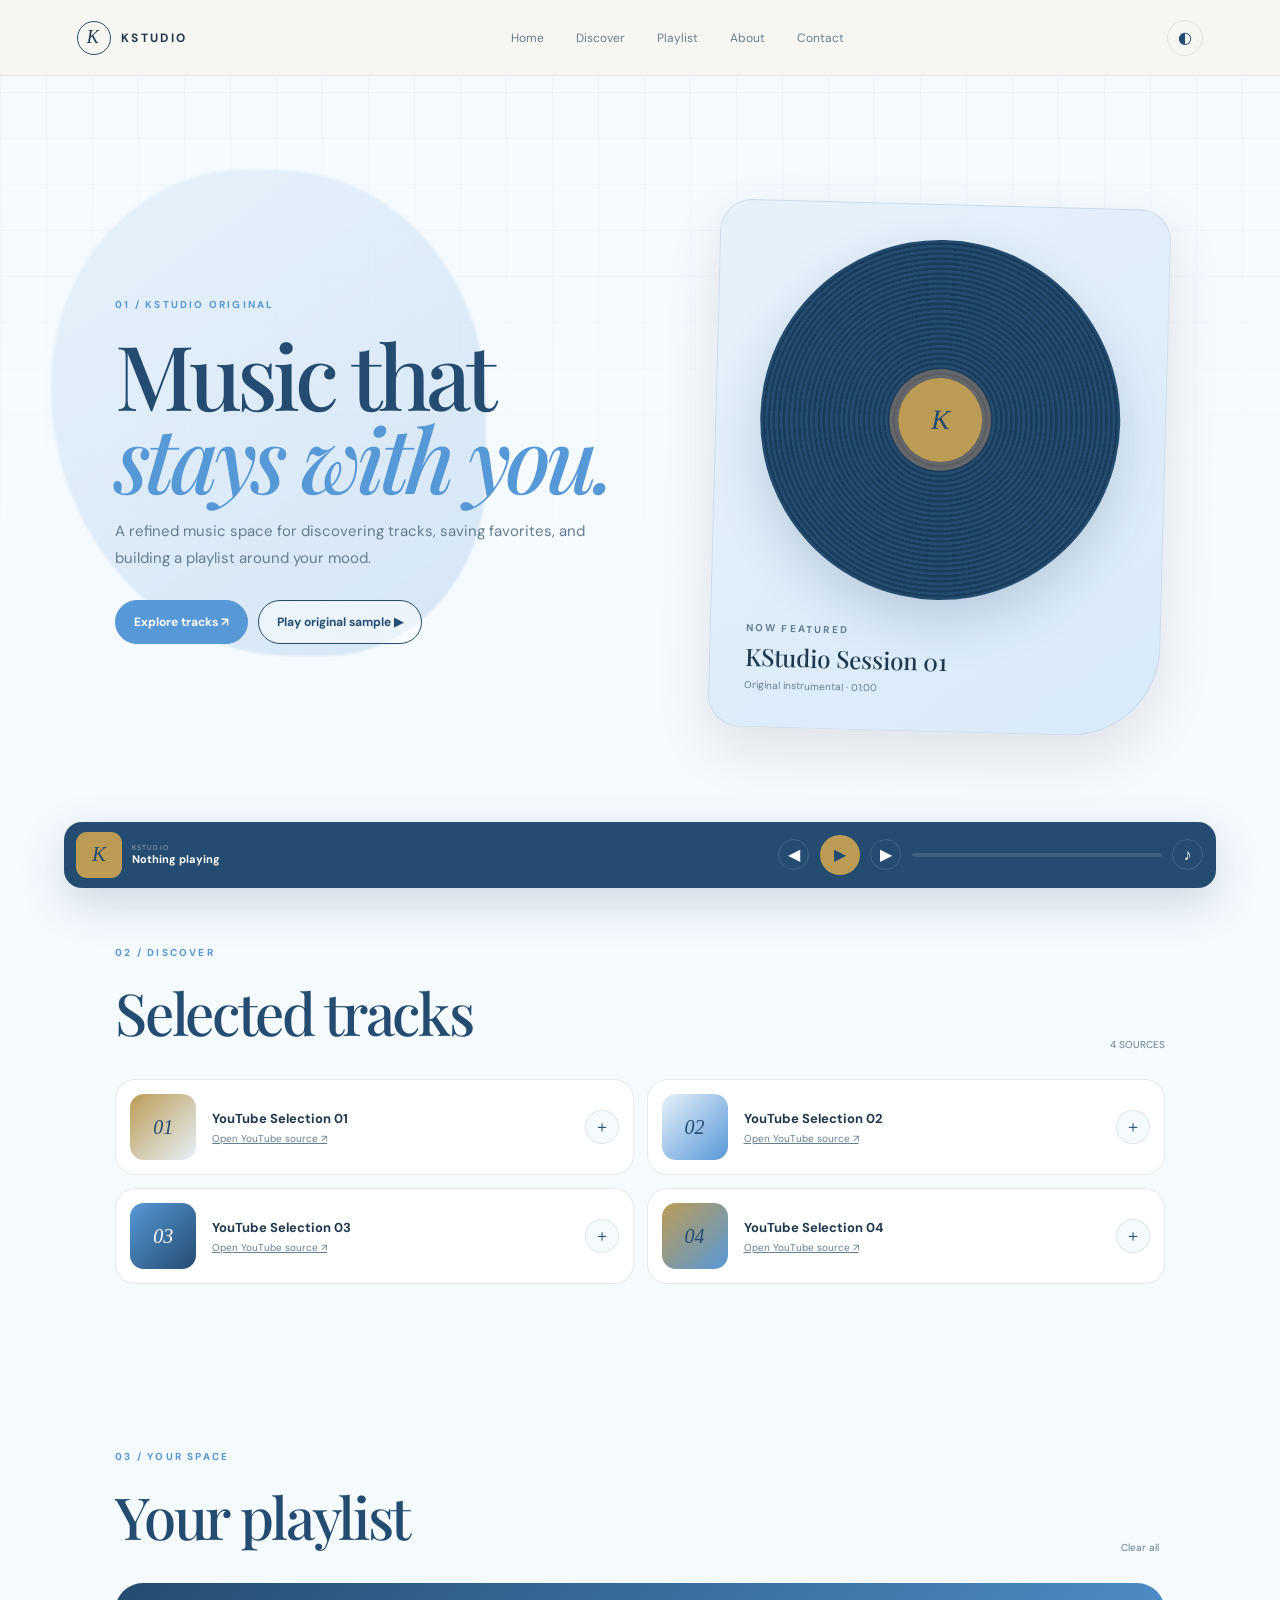
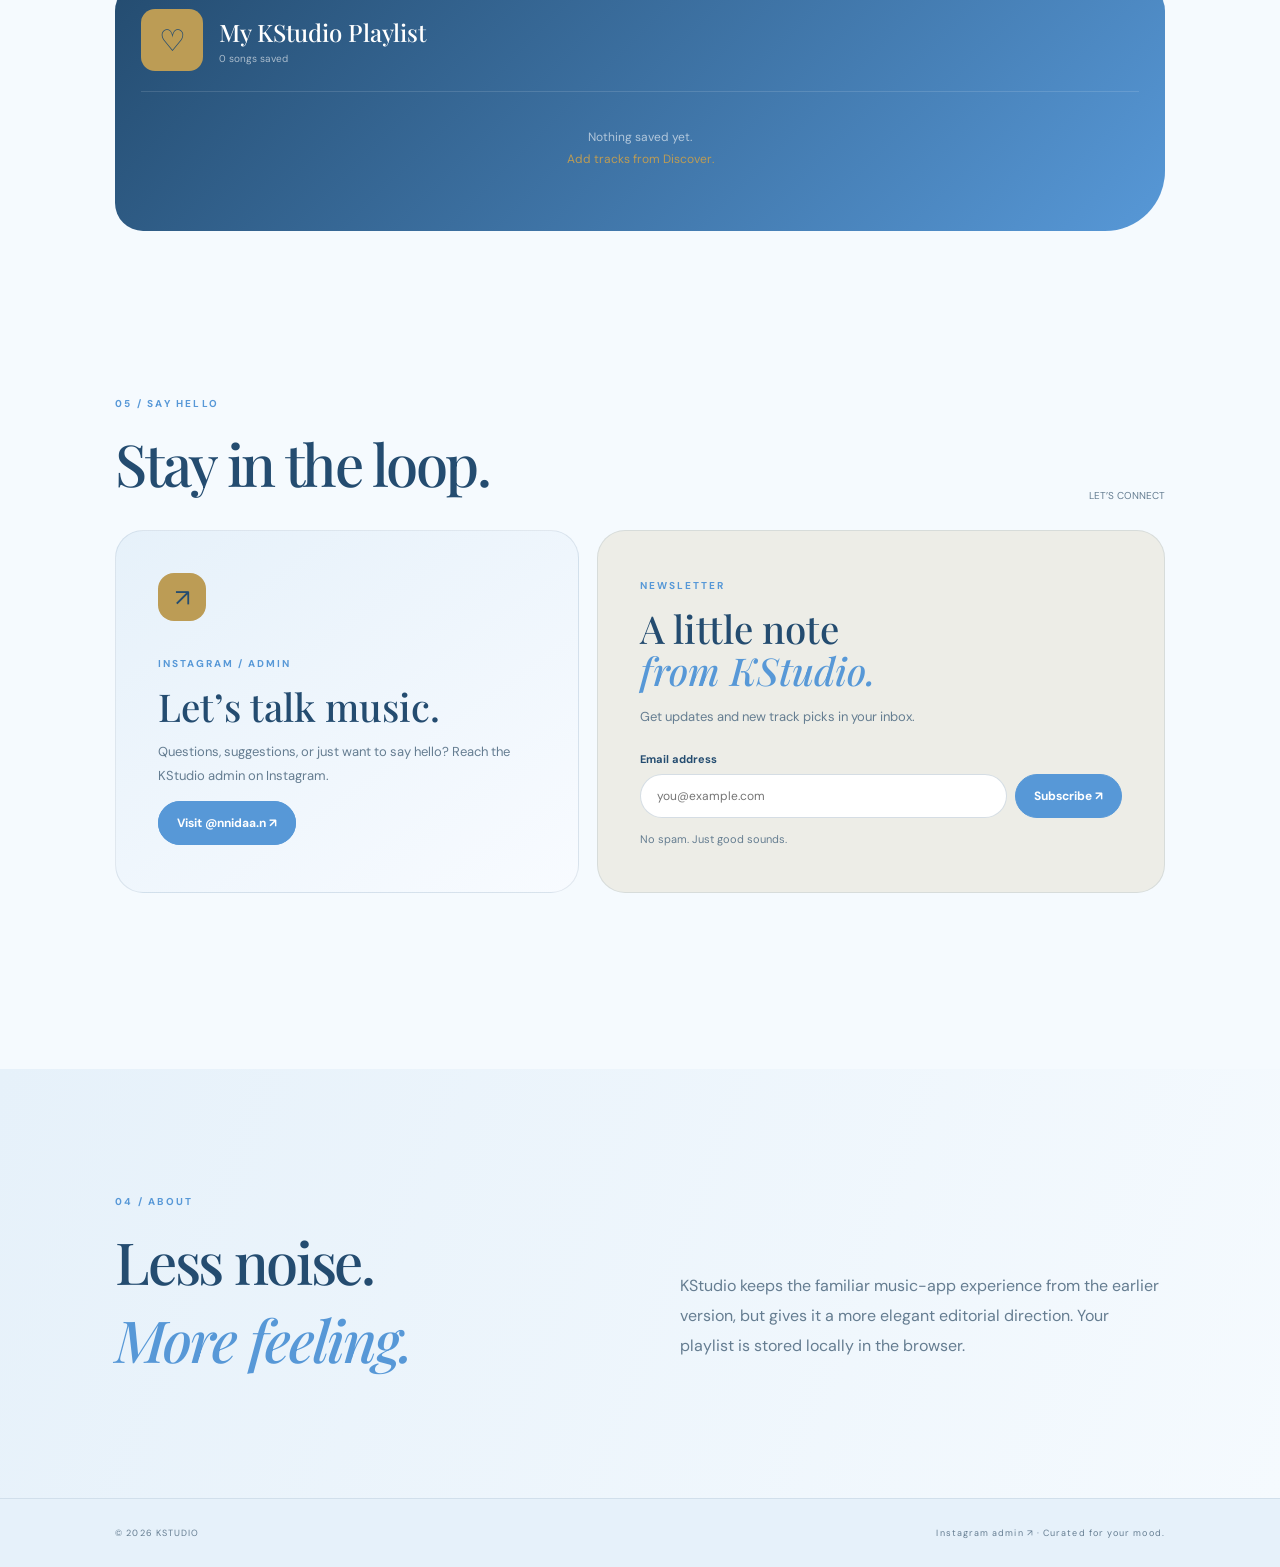
==== index.html @ cefd53b3 "Add files via upload" ====
<!doctype html><html lang="id"><head><meta charset="utf-8"><meta name="viewport" content="width=device-width,initial-scale=1"><meta name="theme-color" content="#5798D7">
<meta name="description" content="Discover tracks, save your favorites, and build a playlist around your mood with KStudio — a refined music space.">
<link rel="canonical" href="https://khansanidapma.github.io/kstudio/">
<meta property="og:type" content="website">
<meta property="og:site_name" content="KStudio">
<meta property="og:title" content="KSTUDIO — Curated Music">
<meta property="og:description" content="Less noise. More feeling. Discover music and build a playlist around your mood.">
<meta property="og:url" content="https://khansanidapma.github.io/kstudio/">
<meta property="og:image" content="https://khansanidapma.github.io/kstudio/assets/og-kstudio.png">
<meta property="og:image:secure_url" content="https://khansanidapma.github.io/kstudio/assets/og-kstudio.png">
<meta property="og:image:type" content="image/png">
<meta property="og:image:width" content="1200">
<meta property="og:image:height" content="630">
<meta property="og:image:alt" content="KStudio — Curated Music, Less noise. More feeling.">
<meta name="twitter:card" content="summary_large_image">
<meta name="twitter:title" content="KSTUDIO — Curated Music">
<meta name="twitter:description" content="Less noise. More feeling. Discover music and build a playlist around your mood.">
<meta name="twitter:image" content="https://khansanidapma.github.io/kstudio/assets/og-kstudio.png">
<title>KSTUDIO — Curated Music</title><link rel="icon" href="assets/favicon.svg"><link rel="stylesheet" href="style.css"></head><body>
<header><a class="logo" href="#home"><b>K</b><span>KSTUDIO</span></a><nav><a href="#home">Home</a><a href="#discover">Discover</a><a href="#playlist">Playlist</a><a href="#about">About</a><a href="#contact">Contact</a></nav><button id="theme" class="round">◐</button></header>
<main>
<section id="home" class="hero"><div><small>01 / KSTUDIO ORIGINAL</small><h1>Music that<br><i>stays with you.</i></h1><p>A refined music space for discovering tracks, saving favorites, and building a playlist around your mood.</p><div class="actions"><a class="btn dark" href="#discover">Explore tracks ↗</a><button class="btn" id="sample">Play original sample ▶</button></div></div><div class="hero-art"><div class="vinyl"><span>K</span></div><div class="caption"><small>NOW FEATURED</small><strong>KStudio Session 01</strong><em>Original instrumental · 01:00</em></div></div></section>
<section id="discover" class="section"><div class="heading"><div><small>02 / DISCOVER</small><h2>Selected tracks</h2></div><span>4 SOURCES</span></div><div id="tracks" class="tracks"></div></section>
<section id="playlist" class="section"><div class="heading"><div><small>03 / YOUR SPACE</small><h2>Your playlist</h2></div><button id="clear">Clear all</button></div><div class="playlist"><div class="playlist-head"><div class="heart">♡</div><div><h3>My KStudio Playlist</h3><p id="meta">0 songs saved</p></div></div><div id="list"></div><div id="empty">Nothing saved yet.<br><span>Add tracks from Discover.</span></div></div></section>
<section id="contact" class="contact section"><div class="heading"><div><small>05 / SAY HELLO</small><h2>Stay in the loop.</h2></div><span>LET’S CONNECT</span></div><div class="contact-grid"><div class="contact-card"><span class="contact-icon">↗</span><small>INSTAGRAM / ADMIN</small><h3>Let’s talk music.</h3><p>Questions, suggestions, or just want to say hello? Reach the KStudio admin on Instagram.</p><a class="btn dark" href="https://www.instagram.com/nnidaa.n/" target="_blank" rel="noopener noreferrer">Visit @nnidaa.n ↗</a></div><form id="newsletterForm" class="newsletter-card"><small>NEWSLETTER</small><h3>A little note<br><i>from KStudio.</i></h3><p>Get updates and new track picks in your inbox.</p><label for="emailInput">Email address</label><div class="email-row"><input id="emailInput" type="email" placeholder="you@example.com" required><button class="btn dark" type="submit">Subscribe ↗</button></div><p id="formMessage" class="form-message" role="status" aria-live="polite">No spam. Just good sounds.</p></form></div></section>
<section class="player"><div class="art">K</div><div class="now"><small id="source">KSTUDIO</small><strong id="title">Nothing playing</strong></div><button id="prev">◀</button><button id="play" class="play">▶</button><button id="next">▶</button><div class="bar"><i id="progress"></i></div><button id="mute">♪</button><audio id="audio" src="assets/kstudio-sample.wav" preload="metadata"></audio></section>
<section id="about" class="about"><div><small>04 / ABOUT</small><h2>Less noise.<br><i>More feeling.</i></h2></div><p>KStudio keeps the familiar music-app experience from the earlier version, but gives it a more elegant editorial direction. Your playlist is stored locally in the browser.</p></section>
</main><footer><span>© 2026 KSTUDIO</span><span><a href="https://www.instagram.com/nnidaa.n/" target="_blank" rel="noopener noreferrer">Instagram admin ↗</a> · Curated for your mood.</span></footer><script src="script.js"></script></body></html>
---- style.css ----
@import url("https://fonts.googleapis.com/css2?family=DM+Sans:wght@400;500;600;700&family=Playfair+Display:ital,wght@0,500;0,600;1,500;1,600&display=swap");
:root{--pearl:#E6F1FA;--apricot:#BC9C55;--cotton:#BC9C55;--brown:#5798D7;--cherry:#244C70;--paper:#F5FAFE;--ink:#20384D;--muted:#657D91;--line:#244C701c;--lime:#BC9C55;--sky:#5798D7}*{box-sizing:border-box}html{scroll-behavior:smooth}body{margin:0;background:var(--paper);color:var(--ink);font-family:"DM Sans",sans-serif}body:before{content:"";position:fixed;inset:0;pointer-events:none;opacity:.3;background:linear-gradient(var(--line) 1px,transparent 1px),linear-gradient(90deg,var(--line) 1px,transparent 1px);background-size:46px 46px;mask-image:linear-gradient(#000,transparent 75%);z-index:-1}a{color:inherit;text-decoration:none}button{font:inherit;cursor:pointer}header{height:76px;position:sticky;top:0;z-index:20;display:flex;align-items:center;justify-content:space-between;padding:0 clamp(20px,6vw,90px);background:#f8f5f0dd;backdrop-filter:blur(18px);border-bottom:1px solid var(--line)}.logo{display:flex;gap:10px;align-items:center;font-size:12px;font-weight:700;letter-spacing:.18em}.logo b{width:34px;height:34px;border:1px solid var(--cherry);border-radius:50%;display:grid;place-items:center;font:italic 18px Georgia}.logo span{letter-spacing:.2em}nav{display:flex;gap:32px;font-size:12px;color:var(--muted)}nav a:hover{color:var(--cherry)}.round{width:36px;height:36px;border:1px solid var(--line);background:none;border-radius:50%;color:var(--cherry)}.hero{min-height:680px;padding:clamp(70px,10vw,135px) clamp(20px,9vw,130px);display:grid;grid-template-columns:1.08fr .92fr;gap:70px;align-items:center}.hero small,.section small,.about small{font-size:10px;letter-spacing:.22em;font-weight:700;color:var(--brown)}h1{font:500 clamp(54px,7vw,94px)/.92 "Playfair Display",Georgia,serif;letter-spacing:-.055em;color:var(--cherry);margin:20px 0}i{color:var(--brown)}.hero p{max-width:520px;color:var(--muted);line-height:1.8;font-size:15px}.actions{display:flex;gap:10px;flex-wrap:wrap;margin-top:28px}.btn{border:1px solid var(--cherry);background:transparent;color:var(--cherry);border-radius:999px;padding:13px 18px;font-size:12px;font-weight:700}.btn.dark{background:var(--cherry);color:white}.hero-art{background:var(--pearl);border:1px solid var(--line);border-radius:28px;padding:35px;box-shadow:0 22px 55px #2b10181a;transform:rotate(1.5deg)}.vinyl{width:min(360px,70vw);aspect-ratio:1;margin:auto;border-radius:50%;display:grid;place-items:center;background:repeating-radial-gradient(circle,#160b10 0 2px,#2b1018 3px 5px);box-shadow:0 22px 50px #2b101840}.vinyl span{width:84px;height:84px;border-radius:50%;display:grid;place-items:center;background:var(--apricot);color:var(--cherry);font:italic 28px Georgia;box-shadow:0 0 0 9px #e5a06b55}.caption{display:grid;gap:6px;margin-top:26px}.caption small{color:var(--muted)}.caption strong{font:500 24px "Playfair Display"}.caption em{font-size:10px;color:var(--muted);font-style:normal}.section{padding:80px clamp(20px,9vw,130px)}.heading{display:flex;align-items:end;justify-content:space-between;margin-bottom:28px}.heading h2,.about h2{font:500 clamp(38px,5vw,58px) "Playfair Display";color:var(--cherry);letter-spacing:-.04em;margin:12px 0 0}.heading>span,.heading button{font-size:10px;color:var(--muted);background:none;border:0}.tracks{display:grid;grid-template-columns:1fr 1fr;gap:13px}.track{display:grid;grid-template-columns:66px 1fr auto;align-items:center;gap:16px;padding:14px;background:white;border:1px solid var(--line);border-radius:18px;transition:.25s}.track:hover{transform:translateY(-3px);box-shadow:0 18px 40px #2b101814}.cover{width:66px;height:66px;border-radius:14px;display:grid;place-items:center;background:linear-gradient(135deg,var(--cotton),var(--apricot));font:italic 20px Georgia;color:var(--cherry)}.track:nth-child(2) .cover{background:linear-gradient(135deg,var(--pearl),var(--brown))}.track:nth-child(3) .cover{background:linear-gradient(135deg,var(--apricot),var(--cherry));color:white}.track:nth-child(4) .cover{background:linear-gradient(135deg,var(--cotton),var(--cherry));color:white}.track h3{font-size:13px;margin:0 0 5px}.track p{font-size:10px;color:var(--muted);margin:0}.track p a{text-decoration:underline}.mini{width:34px;height:34px;border:1px solid var(--line);border-radius:50%;background:var(--paper);color:var(--cherry)}.mini:hover{background:var(--cherry);color:white}.playlist{background:var(--cherry);color:white;border-radius:25px;padding:26px;min-height:220px}.playlist-head{display:flex;gap:16px;align-items:center;padding-bottom:20px;border-bottom:1px solid #ffffff20}.heart{width:62px;height:62px;border-radius:14px;background:var(--apricot);color:var(--cherry);display:grid;place-items:center;font-size:30px}.playlist h3{font:500 24px "Playfair Display";margin:0 0 4px}.playlist p{margin:0;color:#ffffff99;font-size:10px}.item{display:flex;justify-content:space-between;align-items:center;padding:14px 2px;border-bottom:1px solid #ffffff14;font-size:12px}.item button{border:0;background:none;color:white;text-decoration:underline;font-size:10px}#empty{text-align:center;padding:35px;color:#ffffff99;font-size:12px;line-height:1.8}#empty span{color:var(--apricot)}.player{position:sticky;bottom:12px;z-index:15;margin:0 clamp(12px,5vw,72px);display:grid;grid-template-columns:46px minmax(120px,1fr) 32px 40px 32px minmax(80px,250px) 32px;gap:10px;align-items:center;padding:10px 12px;background:var(--cherry);color:white;border-radius:18px;box-shadow:0 15px 45px #2b101840}.art{width:46px;height:46px;border-radius:11px;background:var(--apricot);color:var(--cherry);display:grid;place-items:center;font:italic 21px Georgia}.now{min-width:0}.now small{display:block;font-size:7px;letter-spacing:.16em;color:#ffffff88}.now strong{display:block;font-size:11px;white-space:nowrap;overflow:hidden;text-overflow:ellipsis}.player button{border:1px solid #ffffff22;background:none;color:white;border-radius:50%;width:31px;height:31px}.player .play{width:40px;height:40px;background:var(--apricot);color:var(--cherry);border:0}.bar{height:4px;background:#ffffff1c;border-radius:10px;overflow:hidden}.bar i{display:block;height:100%;width:0;background:var(--apricot);transition:width .1s linear}.about{padding:120px clamp(20px,9vw,130px);display:grid;grid-template-columns:1fr 1fr;gap:80px;align-items:end}.about p{max-width:480px;color:var(--muted);line-height:1.9}footer{border-top:1px solid var(--line);display:flex;justify-content:space-between;padding:28px clamp(20px,9vw,130px);font-size:9px;letter-spacing:.12em;color:var(--muted)}
.darkmode{--paper:#160d10;--ink:#f6eee8;--muted:#b7a8a8;--line:#ffffff1c}.darkmode header{background:#160d10dd}.darkmode .track{background:#211519;color:#fff}.darkmode .btn:not(.dark){color:#fff}.darkmode .hero-art{background:#211519}
@media(max-width:800px){nav{display:none}.hero{grid-template-columns:1fr;min-height:auto}.tracks{grid-template-columns:1fr}.about{grid-template-columns:1fr;gap:30px}.player{grid-template-columns:42px 1fr 31px 40px 31px 31px}.bar{grid-column:1/-1}.hero-art{max-width:470px;width:100%;margin:auto}}
@media(max-width:480px){header{height:65px}.hero{padding-top:65px}.hero h1{font-size:51px}.hero-art{padding:20px}.vinyl{width:235px}.section{padding-top:60px;padding-bottom:60px}.track{grid-template-columns:52px 1fr auto;gap:10px}.cover{width:52px;height:52px}.track h3{font-size:12px}.player{margin:0 7px;gap:6px}.player .art{width:42px;height:42px}.player button{width:29px;height:29px}.player .play{width:37px;height:37px}footer{flex-direction:column;gap:8px}}
html,html *{cursor:default}a,button{cursor:pointer}html{cursor:url("assets/heart-cursor.svg") 8 8,auto}a,button{cursor:url("assets/heart-cursor.svg") 8 8,pointer}
/* Fresh blue + lime branding based on the supplied palette */
.hero{position:relative;isolation:isolate}
.hero:before{content:"";position:absolute;z-index:-1;left:4%;top:12%;width:34%;height:62%;border-radius:48% 52% 40% 60%;background:linear-gradient(145deg,#E6F1FA,#5798D733);filter:blur(1px)}
.hero-art{background:linear-gradient(145deg,#E6F1FA,#d9eafa);border-radius:32px 32px 90px 32px}
.vinyl{background:repeating-radial-gradient(circle,#193c5b 0 2px,#244c70 3px 5px);box-shadow:0 22px 50px #244c7030}
.vinyl span,.art,.heart{background:#BC9C55;color:#244c70}
.btn.dark{background:#5798D7;border-color:#5798D7}
.btn:not(.dark){background:#ffffff80}
.playlist{background:linear-gradient(135deg,#244c70,#5798d7);border-radius:28px 28px 60px 28px}
.track{border-radius:20px;background:#fff}
.track:nth-child(1) .cover{background:linear-gradient(135deg,#BC9C55,#E6F1FA)}
.track:nth-child(2) .cover{background:linear-gradient(135deg,#E6F1FA,#5798D7)}
.track:nth-child(3) .cover{background:linear-gradient(135deg,#5798D7,#244C70);color:white}
.track:nth-child(4) .cover{background:linear-gradient(135deg,#BC9C55,#5798D7);color:#244c70}
.player{background:#244c70;box-shadow:0 15px 45px #244c7030}
.player .play{background:#BC9C55;color:#244c70}
.bar i{background:#BC9C55}
.about{background:linear-gradient(110deg,#E6F1FA,#f5fafe)}
.contact{padding-top:80px;padding-bottom:110px}
.contact-grid{display:grid;grid-template-columns:.9fr 1.1fr;gap:18px}
.contact-card,.newsletter-card{border:1px solid var(--line);border-radius:28px;padding:clamp(24px,4vw,42px);background:#fff}
.contact-card{background:linear-gradient(145deg,#E6F1FA,#f8fbff)}
.contact-icon{display:grid;place-items:center;width:48px;height:48px;border-radius:16px;background:#BC9C55;color:#244c70;font-size:24px;margin-bottom:30px}
.contact-card small,.newsletter-card>small{font-size:10px;letter-spacing:.2em;font-weight:700;color:#5798D7}
.contact-card h3,.newsletter-card h3{font:500 clamp(28px,3vw,40px)/1.1 "Playfair Display",Georgia,serif;color:#244c70;margin:13px 0}
.contact-card p,.newsletter-card p{color:var(--muted);font-size:13px;line-height:1.8;max-width:420px;margin:12px 0 24px}
.newsletter-card{background:#BC9C5522}
.newsletter-card label{display:block;font-size:11px;font-weight:700;margin:22px 0 8px;color:#244c70}
.email-row{display:flex;gap:8px}
.email-row input{flex:1;min-width:0;border:1px solid #244c7030;border-radius:999px;padding:13px 16px;background:#fff;color:#20384d;font:inherit;font-size:12px}
.email-row button{white-space:nowrap}
.form-message{font-size:11px!important;margin:12px 0 0!important}
footer{background:#E6F1FA}
@media(max-width:800px){.contact-grid{grid-template-columns:1fr}.hero:before{width:70%;height:40%;top:8%}}
@media(max-width:480px){.contact{padding-left:20px;padding-right:20px}.email-row{flex-direction:column}.email-row .btn{width:100%}.contact-card,.newsletter-card{border-radius:22px}}
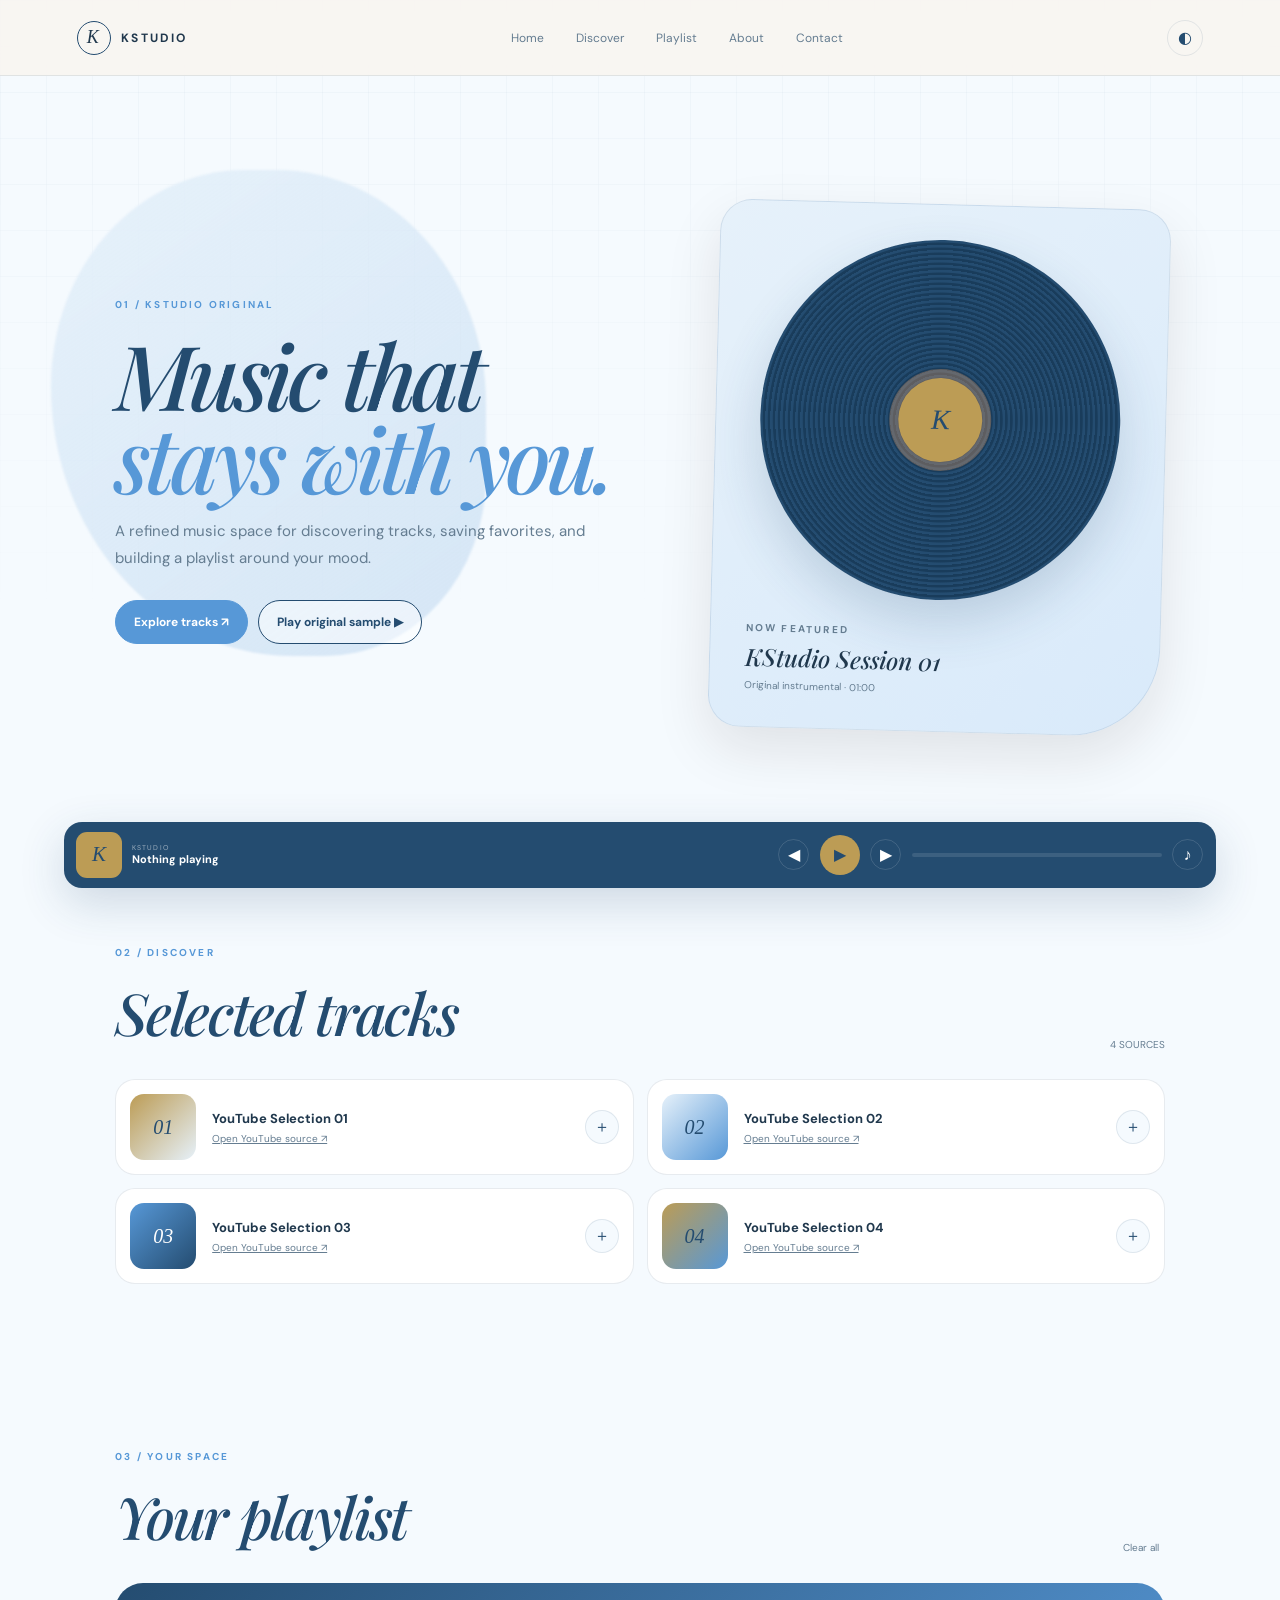
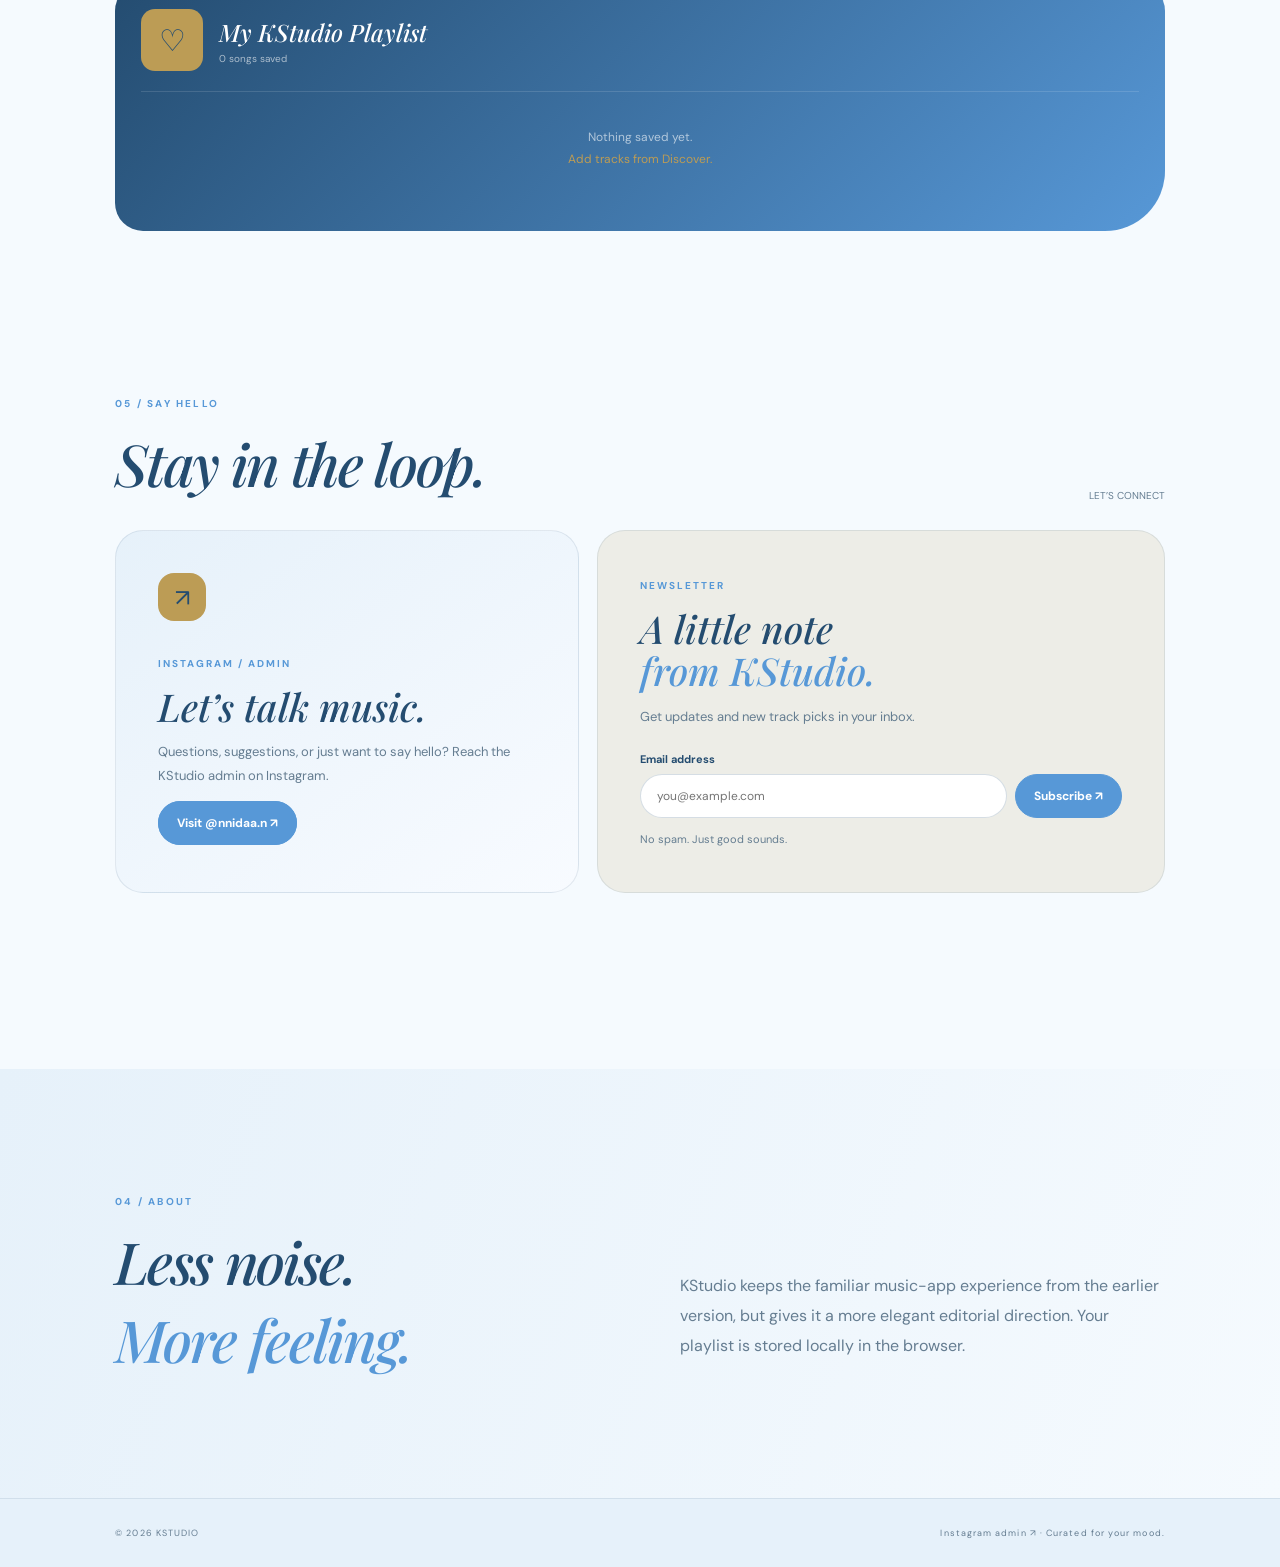
==== commit 345187a9: "Add files via upload" ====
--- a/index.html
+++ b/index.html
@@ -1,28 +1,236 @@
-<!doctype html><html lang="id"><head><meta charset="utf-8"><meta name="viewport" content="width=device-width,initial-scale=1"><meta name="theme-color" content="#5798D7">
-<meta name="description" content="Discover tracks, save your favorites, and build a playlist around your mood with KStudio — a refined music space.">
-<link rel="canonical" href="https://khansanidapma.github.io/kstudio/">
-<meta property="og:type" content="website">
-<meta property="og:site_name" content="KStudio">
-<meta property="og:title" content="KSTUDIO — Curated Music">
-<meta property="og:description" content="Less noise. More feeling. Discover music and build a playlist around your mood.">
-<meta property="og:url" content="https://khansanidapma.github.io/kstudio/">
-<meta property="og:image" content="https://khansanidapma.github.io/kstudio/assets/og-kstudio.png">
-<meta property="og:image:secure_url" content="https://khansanidapma.github.io/kstudio/assets/og-kstudio.png">
-<meta property="og:image:type" content="image/png">
-<meta property="og:image:width" content="1200">
-<meta property="og:image:height" content="630">
-<meta property="og:image:alt" content="KStudio — Curated Music, Less noise. More feeling.">
-<meta name="twitter:card" content="summary_large_image">
-<meta name="twitter:title" content="KSTUDIO — Curated Music">
-<meta name="twitter:description" content="Less noise. More feeling. Discover music and build a playlist around your mood.">
-<meta name="twitter:image" content="https://khansanidapma.github.io/kstudio/assets/og-kstudio.png">
-<title>KSTUDIO — Curated Music</title><link rel="icon" href="assets/favicon.svg"><link rel="stylesheet" href="style.css"></head><body>
-<header><a class="logo" href="#home"><b>K</b><span>KSTUDIO</span></a><nav><a href="#home">Home</a><a href="#discover">Discover</a><a href="#playlist">Playlist</a><a href="#about">About</a><a href="#contact">Contact</a></nav><button id="theme" class="round">◐</button></header>
+<!DOCTYPE html>
+<html lang="id">
+<head>
+  <meta charset="utf-8">
+  <meta name="viewport" content="width=device-width, initial-scale=1">
+  <meta name="theme-color" content="#5798D7">
+  <meta name="color-scheme" content="light dark">
+
+  <!-- Primary SEO -->
+  <title>KSTUDIO — Curated Music | Discover &amp; Build Your Mood Playlist</title>
+  <meta name="description" content="Discover tracks, save your favorites, and build a playlist around your mood with KStudio — a refined music space. Less noise. More feeling.">
+  <meta name="keywords" content="KStudio, music playlist, curated music, mood playlist, discover music, Indonesian music, playlist builder">
+  <meta name="author" content="KStudio">
+  <meta name="robots" content="index, follow, max-image-preview:large, max-snippet:-1, max-video-preview:-1">
+  <meta name="googlebot" content="index, follow">
+  <link rel="canonical" href="https://khansanidapma.github.io/kstudio/">
+
+  <!-- Google Search Console Verification -->
+  <meta name="google-site-verification" content="PGyulKy5cQfq5IcJw4g8DCejf_tkKh-B_pK-j3uf69k" />
+
+  <!-- Open Graph / Facebook -->
+  <meta property="og:type" content="website">
+  <meta property="og:site_name" content="KStudio">
+  <meta property="og:title" content="KSTUDIO — Curated Music">
+  <meta property="og:description" content="Less noise. More feeling. Discover music and build a playlist around your mood.">
+  <meta property="og:url" content="https://khansanidapma.github.io/kstudio/">
+  <meta property="og:image" content="https://khansanidapma.github.io/kstudio/og-kstudio-v2.jpg">
+  <meta property="og:image:secure_url" content="https://khansanidapma.github.io/kstudio/og-kstudio-v2.jpg">
+  <meta property="og:image:type" content="image/jpeg">
+  <meta property="og:image:width" content="1200">
+  <meta property="og:image:height" content="630">
+  <meta property="og:image:alt" content="KStudio — Curated Music, Less noise. More feeling.">
+  <meta property="og:locale" content="id_ID">
+  <meta property="og:locale:alternate" content="en_US">
+
+  <!-- Twitter Card -->
+  <meta name="twitter:card" content="summary_large_image">
+  <meta name="twitter:title" content="KSTUDIO — Curated Music">
+  <meta name="twitter:description" content="Less noise. More feeling. Discover music and build a playlist around your mood.">
+  <meta name="twitter:image" content="https://khansanidapma.github.io/kstudio/og-kstudio-v2.jpg">
+  <meta name="twitter:image:alt" content="KStudio — Curated Music">
+
+  <!-- Favicons & Icons -->
+  <link rel="icon" href="assets/favicon.svg" type="image/svg+xml">
+  <link rel="icon" href="assets/favicon.svg" sizes="any">
+  <link rel="apple-touch-icon" href="assets/og-kstudio.png">
+  <link rel="manifest" href="site.webmanifest">
+
+  <!-- Fonts (self-hosted, no external request) -->
+  <link rel="preload" href="assets/fonts/dm-sans-400.ttf" as="font" type="font/ttf" crossorigin>
+  <link rel="stylesheet" href="assets/fonts.css">
+
+  <!-- Preconnect for performance -->
+  <link rel="preconnect" href="https://www.youtube.com" crossorigin>
+  <link rel="dns-prefetch" href="https://www.youtube.com">
+
+  <!-- Styles (non-blocking after critical) -->
+  <link rel="preload" href="style.css" as="style">
+  <link rel="stylesheet" href="style.css">
+
+  <!-- Structured Data (JSON-LD) -->
+  <script type="application/ld+json">
+  {
+    "@context": "https://schema.org",
+    "@graph": [
+      {
+        "@type": "WebSite",
+        "@id": "https://khansanidapma.github.io/kstudio/#website",
+        "url": "https://khansanidapma.github.io/kstudio/",
+        "name": "KStudio",
+        "description": "A refined music space for discovering tracks, saving favorites, and building a playlist around your mood.",
+        "inLanguage": "id",
+        "publisher": {
+          "@id": "https://khansanidapma.github.io/kstudio/#organization"
+        }
+      },
+      {
+        "@type": "Organization",
+        "@id": "https://khansanidapma.github.io/kstudio/#organization",
+        "name": "KStudio",
+        "url": "https://khansanidapma.github.io/kstudio/",
+        "logo": {
+          "@type": "ImageObject",
+          "url": "https://khansanidapma.github.io/kstudio/assets/favicon.svg"
+        },
+        "sameAs": [
+          "https://www.instagram.com/nnidaa.n/"
+        ]
+      },
+      {
+        "@type": "WebPage",
+        "@id": "https://khansanidapma.github.io/kstudio/#webpage",
+        "url": "https://khansanidapma.github.io/kstudio/",
+        "name": "KSTUDIO — Curated Music",
+        "isPartOf": {
+          "@id": "https://khansanidapma.github.io/kstudio/#website"
+        },
+        "about": {
+          "@id": "https://khansanidapma.github.io/kstudio/#organization"
+        },
+        "description": "Discover tracks, save your favorites, and build a playlist around your mood with KStudio.",
+        "inLanguage": "id"
+      }
+    ]
+  }
+  </script>
+</head>
+<body>
+<header>
+  <a class="logo" href="#home" aria-label="KStudio Home"><b>K</b><span>KSTUDIO</span></a>
+  <nav aria-label="Main navigation">
+    <a href="#home">Home</a>
+    <a href="#discover">Discover</a>
+    <a href="#playlist">Playlist</a>
+    <a href="#about">About</a>
+    <a href="#contact">Contact</a>
+  </nav>
+  <button id="theme" class="round" aria-label="Toggle dark mode">◐</button>
+</header>
+
 <main>
-<section id="home" class="hero"><div><small>01 / KSTUDIO ORIGINAL</small><h1>Music that<br><i>stays with you.</i></h1><p>A refined music space for discovering tracks, saving favorites, and building a playlist around your mood.</p><div class="actions"><a class="btn dark" href="#discover">Explore tracks ↗</a><button class="btn" id="sample">Play original sample ▶</button></div></div><div class="hero-art"><div class="vinyl"><span>K</span></div><div class="caption"><small>NOW FEATURED</small><strong>KStudio Session 01</strong><em>Original instrumental · 01:00</em></div></div></section>
-<section id="discover" class="section"><div class="heading"><div><small>02 / DISCOVER</small><h2>Selected tracks</h2></div><span>4 SOURCES</span></div><div id="tracks" class="tracks"></div></section>
-<section id="playlist" class="section"><div class="heading"><div><small>03 / YOUR SPACE</small><h2>Your playlist</h2></div><button id="clear">Clear all</button></div><div class="playlist"><div class="playlist-head"><div class="heart">♡</div><div><h3>My KStudio Playlist</h3><p id="meta">0 songs saved</p></div></div><div id="list"></div><div id="empty">Nothing saved yet.<br><span>Add tracks from Discover.</span></div></div></section>
-<section id="contact" class="contact section"><div class="heading"><div><small>05 / SAY HELLO</small><h2>Stay in the loop.</h2></div><span>LET’S CONNECT</span></div><div class="contact-grid"><div class="contact-card"><span class="contact-icon">↗</span><small>INSTAGRAM / ADMIN</small><h3>Let’s talk music.</h3><p>Questions, suggestions, or just want to say hello? Reach the KStudio admin on Instagram.</p><a class="btn dark" href="https://www.instagram.com/nnidaa.n/" target="_blank" rel="noopener noreferrer">Visit @nnidaa.n ↗</a></div><form id="newsletterForm" class="newsletter-card"><small>NEWSLETTER</small><h3>A little note<br><i>from KStudio.</i></h3><p>Get updates and new track picks in your inbox.</p><label for="emailInput">Email address</label><div class="email-row"><input id="emailInput" type="email" placeholder="you@example.com" required><button class="btn dark" type="submit">Subscribe ↗</button></div><p id="formMessage" class="form-message" role="status" aria-live="polite">No spam. Just good sounds.</p></form></div></section>
-<section class="player"><div class="art">K</div><div class="now"><small id="source">KSTUDIO</small><strong id="title">Nothing playing</strong></div><button id="prev">◀</button><button id="play" class="play">▶</button><button id="next">▶</button><div class="bar"><i id="progress"></i></div><button id="mute">♪</button><audio id="audio" src="assets/kstudio-sample.wav" preload="metadata"></audio></section>
-<section id="about" class="about"><div><small>04 / ABOUT</small><h2>Less noise.<br><i>More feeling.</i></h2></div><p>KStudio keeps the familiar music-app experience from the earlier version, but gives it a more elegant editorial direction. Your playlist is stored locally in the browser.</p></section>
-</main><footer><span>© 2026 KSTUDIO</span><span><a href="https://www.instagram.com/nnidaa.n/" target="_blank" rel="noopener noreferrer">Instagram admin ↗</a> · Curated for your mood.</span></footer><script src="script.js"></script></body></html>+  <section id="home" class="hero">
+    <div>
+      <small>01 / KSTUDIO ORIGINAL</small>
+      <h1>Music that<br><i>stays with you.</i></h1>
+      <p>A refined music space for discovering tracks, saving favorites, and building a playlist around your mood.</p>
+      <div class="actions">
+        <a class="btn dark" href="#discover">Explore tracks ↗</a>
+        <button class="btn" id="sample">Play original sample ▶</button>
+      </div>
+    </div>
+    <div class="hero-art">
+      <div class="vinyl" aria-hidden="true"><span>K</span></div>
+      <div class="caption">
+        <small>NOW FEATURED</small>
+        <strong>KStudio Session 01</strong>
+        <em>Original instrumental · 01:00</em>
+      </div>
+    </div>
+  </section>
+
+  <section id="discover" class="section">
+    <div class="heading">
+      <div>
+        <small>02 / DISCOVER</small>
+        <h2>Selected tracks</h2>
+      </div>
+      <span>4 SOURCES</span>
+    </div>
+    <div id="tracks" class="tracks"></div>
+  </section>
+
+  <section id="playlist" class="section">
+    <div class="heading">
+      <div>
+        <small>03 / YOUR SPACE</small>
+        <h2>Your playlist</h2>
+      </div>
+      <button id="clear">Clear all</button>
+    </div>
+    <div class="playlist">
+      <div class="playlist-head">
+        <div class="heart">♡</div>
+        <div>
+          <h3>My KStudio Playlist</h3>
+          <p id="meta">0 songs saved</p>
+        </div>
+      </div>
+      <div id="list"></div>
+      <div id="empty">Nothing saved yet.<br><span>Add tracks from Discover.</span></div>
+    </div>
+  </section>
+
+  <section id="contact" class="contact section">
+    <div class="heading">
+      <div>
+        <small>05 / SAY HELLO</small>
+        <h2>Stay in the loop.</h2>
+      </div>
+      <span>LET’S CONNECT</span>
+    </div>
+    <div class="contact-grid">
+      <div class="contact-card">
+        <span class="contact-icon">↗</span>
+        <small>INSTAGRAM / ADMIN</small>
+        <h3>Let’s talk music.</h3>
+        <p>Questions, suggestions, or just want to say hello? Reach the KStudio admin on Instagram.</p>
+        <a class="btn dark" href="https://www.instagram.com/nnidaa.n/" target="_blank" rel="noopener noreferrer">Visit @nnidaa.n ↗</a>
+      </div>
+      <form id="newsletterForm" class="newsletter-card">
+        <small>NEWSLETTER</small>
+        <h3>A little note<br><i>from KStudio.</i></h3>
+        <p>Get updates and new track picks in your inbox.</p>
+        <label for="emailInput">Email address</label>
+        <div class="email-row">
+          <input id="emailInput" type="email" placeholder="you@example.com" required autocomplete="email">
+          <button class="btn dark" type="submit">Subscribe ↗</button>
+        </div>
+        <p id="formMessage" class="form-message" role="status" aria-live="polite">No spam. Just good sounds.</p>
+      </form>
+    </div>
+  </section>
+
+  <section class="player" aria-label="Music player">
+    <div class="art">K</div>
+    <div class="now">
+      <small id="source">KSTUDIO</small>
+      <strong id="title">Nothing playing</strong>
+    </div>
+    <button id="prev" aria-label="Previous / Restart">◀</button>
+    <button id="play" class="play" aria-label="Play / Pause">▶</button>
+    <button id="next" aria-label="Next">▶</button>
+    <div class="bar"><i id="progress"></i></div>
+    <button id="mute" aria-label="Mute">♪</button>
+    <audio id="audio" src="assets/kstudio-sample.mp3" preload="metadata"></audio>
+  </section>
+
+  <section id="about" class="about">
+    <div>
+      <small>04 / ABOUT</small>
+      <h2>Less noise.<br><i>More feeling.</i></h2>
+    </div>
+    <p>KStudio keeps the familiar music-app experience from the earlier version, but gives it a more elegant editorial direction. Your playlist is stored locally in the browser.</p>
+  </section>
+</main>
+
+<footer>
+  <span>© 2026 KSTUDIO</span>
+  <span>
+    <a href="https://www.instagram.com/nnidaa.n/" target="_blank" rel="noopener noreferrer">Instagram admin ↗</a> · Curated for your mood.
+  </span>
+</footer>
+
+<script src="script.js" defer></script>
+</body>
+</html>
--- a/assets/fonts.css
+++ b/assets/fonts.css
@@ -0,0 +1,21 @@
+@font-face {
+  font-family: 'DM Sans';
+  font-style: normal;
+  font-weight: 400;
+  font-display: swap;
+  src: url('fonts/dm-sans-400.ttf') format('truetype');
+}
+@font-face {
+  font-family: 'DM Sans';
+  font-style: normal;
+  font-weight: 600;
+  font-display: swap;
+  src: url('fonts/dm-sans-600.ttf') format('truetype');
+}
+@font-face {
+  font-family: 'Playfair Display';
+  font-style: normal;
+  font-weight: 500;
+  font-display: swap;
+  src: url('fonts/playfair-500.ttf') format('truetype');
+}
--- a/style.css
+++ b/style.css
@@ -1,4 +1,3 @@
-@import url("https://fonts.googleapis.com/css2?family=DM+Sans:wght@400;500;600;700&family=Playfair+Display:ital,wght@0,500;0,600;1,500;1,600&display=swap");
 :root{--pearl:#E6F1FA;--apricot:#BC9C55;--cotton:#BC9C55;--brown:#5798D7;--cherry:#244C70;--paper:#F5FAFE;--ink:#20384D;--muted:#657D91;--line:#244C701c;--lime:#BC9C55;--sky:#5798D7}*{box-sizing:border-box}html{scroll-behavior:smooth}body{margin:0;background:var(--paper);color:var(--ink);font-family:"DM Sans",sans-serif}body:before{content:"";position:fixed;inset:0;pointer-events:none;opacity:.3;background:linear-gradient(var(--line) 1px,transparent 1px),linear-gradient(90deg,var(--line) 1px,transparent 1px);background-size:46px 46px;mask-image:linear-gradient(#000,transparent 75%);z-index:-1}a{color:inherit;text-decoration:none}button{font:inherit;cursor:pointer}header{height:76px;position:sticky;top:0;z-index:20;display:flex;align-items:center;justify-content:space-between;padding:0 clamp(20px,6vw,90px);background:#f8f5f0dd;backdrop-filter:blur(18px);border-bottom:1px solid var(--line)}.logo{display:flex;gap:10px;align-items:center;font-size:12px;font-weight:700;letter-spacing:.18em}.logo b{width:34px;height:34px;border:1px solid var(--cherry);border-radius:50%;display:grid;place-items:center;font:italic 18px Georgia}.logo span{letter-spacing:.2em}nav{display:flex;gap:32px;font-size:12px;color:var(--muted)}nav a:hover{color:var(--cherry)}.round{width:36px;height:36px;border:1px solid var(--line);background:none;border-radius:50%;color:var(--cherry)}.hero{min-height:680px;padding:clamp(70px,10vw,135px) clamp(20px,9vw,130px);display:grid;grid-template-columns:1.08fr .92fr;gap:70px;align-items:center}.hero small,.section small,.about small{font-size:10px;letter-spacing:.22em;font-weight:700;color:var(--brown)}h1{font:500 clamp(54px,7vw,94px)/.92 "Playfair Display",Georgia,serif;letter-spacing:-.055em;color:var(--cherry);margin:20px 0}i{color:var(--brown)}.hero p{max-width:520px;color:var(--muted);line-height:1.8;font-size:15px}.actions{display:flex;gap:10px;flex-wrap:wrap;margin-top:28px}.btn{border:1px solid var(--cherry);background:transparent;color:var(--cherry);border-radius:999px;padding:13px 18px;font-size:12px;font-weight:700}.btn.dark{background:var(--cherry);color:white}.hero-art{background:var(--pearl);border:1px solid var(--line);border-radius:28px;padding:35px;box-shadow:0 22px 55px #2b10181a;transform:rotate(1.5deg)}.vinyl{width:min(360px,70vw);aspect-ratio:1;margin:auto;border-radius:50%;display:grid;place-items:center;background:repeating-radial-gradient(circle,#160b10 0 2px,#2b1018 3px 5px);box-shadow:0 22px 50px #2b101840}.vinyl span{width:84px;height:84px;border-radius:50%;display:grid;place-items:center;background:var(--apricot);color:var(--cherry);font:italic 28px Georgia;box-shadow:0 0 0 9px #e5a06b55}.caption{display:grid;gap:6px;margin-top:26px}.caption small{color:var(--muted)}.caption strong{font:500 24px "Playfair Display"}.caption em{font-size:10px;color:var(--muted);font-style:normal}.section{padding:80px clamp(20px,9vw,130px)}.heading{display:flex;align-items:end;justify-content:space-between;margin-bottom:28px}.heading h2,.about h2{font:500 clamp(38px,5vw,58px) "Playfair Display";color:var(--cherry);letter-spacing:-.04em;margin:12px 0 0}.heading>span,.heading button{font-size:10px;color:var(--muted);background:none;border:0}.tracks{display:grid;grid-template-columns:1fr 1fr;gap:13px}.track{display:grid;grid-template-columns:66px 1fr auto;align-items:center;gap:16px;padding:14px;background:white;border:1px solid var(--line);border-radius:18px;transition:.25s}.track:hover{transform:translateY(-3px);box-shadow:0 18px 40px #2b101814}.cover{width:66px;height:66px;border-radius:14px;display:grid;place-items:center;background:linear-gradient(135deg,var(--cotton),var(--apricot));font:italic 20px Georgia;color:var(--cherry)}.track:nth-child(2) .cover{background:linear-gradient(135deg,var(--pearl),var(--brown))}.track:nth-child(3) .cover{background:linear-gradient(135deg,var(--apricot),var(--cherry));color:white}.track:nth-child(4) .cover{background:linear-gradient(135deg,var(--cotton),var(--cherry));color:white}.track h3{font-size:13px;margin:0 0 5px}.track p{font-size:10px;color:var(--muted);margin:0}.track p a{text-decoration:underline}.mini{width:34px;height:34px;border:1px solid var(--line);border-radius:50%;background:var(--paper);color:var(--cherry)}.mini:hover{background:var(--cherry);color:white}.playlist{background:var(--cherry);color:white;border-radius:25px;padding:26px;min-height:220px}.playlist-head{display:flex;gap:16px;align-items:center;padding-bottom:20px;border-bottom:1px solid #ffffff20}.heart{width:62px;height:62px;border-radius:14px;background:var(--apricot);color:var(--cherry);display:grid;place-items:center;font-size:30px}.playlist h3{font:500 24px "Playfair Display";margin:0 0 4px}.playlist p{margin:0;color:#ffffff99;font-size:10px}.item{display:flex;justify-content:space-between;align-items:center;padding:14px 2px;border-bottom:1px solid #ffffff14;font-size:12px}.item button{border:0;background:none;color:white;text-decoration:underline;font-size:10px}#empty{text-align:center;padding:35px;color:#ffffff99;font-size:12px;line-height:1.8}#empty span{color:var(--apricot)}.player{position:sticky;bottom:12px;z-index:15;margin:0 clamp(12px,5vw,72px);display:grid;grid-template-columns:46px minmax(120px,1fr) 32px 40px 32px minmax(80px,250px) 32px;gap:10px;align-items:center;padding:10px 12px;background:var(--cherry);color:white;border-radius:18px;box-shadow:0 15px 45px #2b101840}.art{width:46px;height:46px;border-radius:11px;background:var(--apricot);color:var(--cherry);display:grid;place-items:center;font:italic 21px Georgia}.now{min-width:0}.now small{display:block;font-size:7px;letter-spacing:.16em;color:#ffffff88}.now strong{display:block;font-size:11px;white-space:nowrap;overflow:hidden;text-overflow:ellipsis}.player button{border:1px solid #ffffff22;background:none;color:white;border-radius:50%;width:31px;height:31px}.player .play{width:40px;height:40px;background:var(--apricot);color:var(--cherry);border:0}.bar{height:4px;background:#ffffff1c;border-radius:10px;overflow:hidden}.bar i{display:block;height:100%;width:0;background:var(--apricot);transition:width .1s linear}.about{padding:120px clamp(20px,9vw,130px);display:grid;grid-template-columns:1fr 1fr;gap:80px;align-items:end}.about p{max-width:480px;color:var(--muted);line-height:1.9}footer{border-top:1px solid var(--line);display:flex;justify-content:space-between;padding:28px clamp(20px,9vw,130px);font-size:9px;letter-spacing:.12em;color:var(--muted)}
 .darkmode{--paper:#160d10;--ink:#f6eee8;--muted:#b7a8a8;--line:#ffffff1c}.darkmode header{background:#160d10dd}.darkmode .track{background:#211519;color:#fff}.darkmode .btn:not(.dark){color:#fff}.darkmode .hero-art{background:#211519}
 @media(max-width:800px){nav{display:none}.hero{grid-template-columns:1fr;min-height:auto}.tracks{grid-template-columns:1fr}.about{grid-template-columns:1fr;gap:30px}.player{grid-template-columns:42px 1fr 31px 40px 31px 31px}.bar{grid-column:1/-1}.hero-art{max-width:470px;width:100%;margin:auto}}
--- a/style.css
+++ b/style.css
@@ -1,4 +1,3 @@
-@import url("https://fonts.googleapis.com/css2?family=DM+Sans:wght@400;500;600;700&family=Playfair+Display:ital,wght@0,500;0,600;1,500;1,600&display=swap");
 :root{--pearl:#E6F1FA;--apricot:#BC9C55;--cotton:#BC9C55;--brown:#5798D7;--cherry:#244C70;--paper:#F5FAFE;--ink:#20384D;--muted:#657D91;--line:#244C701c;--lime:#BC9C55;--sky:#5798D7}*{box-sizing:border-box}html{scroll-behavior:smooth}body{margin:0;background:var(--paper);color:var(--ink);font-family:"DM Sans",sans-serif}body:before{content:"";position:fixed;inset:0;pointer-events:none;opacity:.3;background:linear-gradient(var(--line) 1px,transparent 1px),linear-gradient(90deg,var(--line) 1px,transparent 1px);background-size:46px 46px;mask-image:linear-gradient(#000,transparent 75%);z-index:-1}a{color:inherit;text-decoration:none}button{font:inherit;cursor:pointer}header{height:76px;position:sticky;top:0;z-index:20;display:flex;align-items:center;justify-content:space-between;padding:0 clamp(20px,6vw,90px);background:#f8f5f0dd;backdrop-filter:blur(18px);border-bottom:1px solid var(--line)}.logo{display:flex;gap:10px;align-items:center;font-size:12px;font-weight:700;letter-spacing:.18em}.logo b{width:34px;height:34px;border:1px solid var(--cherry);border-radius:50%;display:grid;place-items:center;font:italic 18px Georgia}.logo span{letter-spacing:.2em}nav{display:flex;gap:32px;font-size:12px;color:var(--muted)}nav a:hover{color:var(--cherry)}.round{width:36px;height:36px;border:1px solid var(--line);background:none;border-radius:50%;color:var(--cherry)}.hero{min-height:680px;padding:clamp(70px,10vw,135px) clamp(20px,9vw,130px);display:grid;grid-template-columns:1.08fr .92fr;gap:70px;align-items:center}.hero small,.section small,.about small{font-size:10px;letter-spacing:.22em;font-weight:700;color:var(--brown)}h1{font:500 clamp(54px,7vw,94px)/.92 "Playfair Display",Georgia,serif;letter-spacing:-.055em;color:var(--cherry);margin:20px 0}i{color:var(--brown)}.hero p{max-width:520px;color:var(--muted);line-height:1.8;font-size:15px}.actions{display:flex;gap:10px;flex-wrap:wrap;margin-top:28px}.btn{border:1px solid var(--cherry);background:transparent;color:var(--cherry);border-radius:999px;padding:13px 18px;font-size:12px;font-weight:700}.btn.dark{background:var(--cherry);color:white}.hero-art{background:var(--pearl);border:1px solid var(--line);border-radius:28px;padding:35px;box-shadow:0 22px 55px #2b10181a;transform:rotate(1.5deg)}.vinyl{width:min(360px,70vw);aspect-ratio:1;margin:auto;border-radius:50%;display:grid;place-items:center;background:repeating-radial-gradient(circle,#160b10 0 2px,#2b1018 3px 5px);box-shadow:0 22px 50px #2b101840}.vinyl span{width:84px;height:84px;border-radius:50%;display:grid;place-items:center;background:var(--apricot);color:var(--cherry);font:italic 28px Georgia;box-shadow:0 0 0 9px #e5a06b55}.caption{display:grid;gap:6px;margin-top:26px}.caption small{color:var(--muted)}.caption strong{font:500 24px "Playfair Display"}.caption em{font-size:10px;color:var(--muted);font-style:normal}.section{padding:80px clamp(20px,9vw,130px)}.heading{display:flex;align-items:end;justify-content:space-between;margin-bottom:28px}.heading h2,.about h2{font:500 clamp(38px,5vw,58px) "Playfair Display";color:var(--cherry);letter-spacing:-.04em;margin:12px 0 0}.heading>span,.heading button{font-size:10px;color:var(--muted);background:none;border:0}.tracks{display:grid;grid-template-columns:1fr 1fr;gap:13px}.track{display:grid;grid-template-columns:66px 1fr auto;align-items:center;gap:16px;padding:14px;background:white;border:1px solid var(--line);border-radius:18px;transition:.25s}.track:hover{transform:translateY(-3px);box-shadow:0 18px 40px #2b101814}.cover{width:66px;height:66px;border-radius:14px;display:grid;place-items:center;background:linear-gradient(135deg,var(--cotton),var(--apricot));font:italic 20px Georgia;color:var(--cherry)}.track:nth-child(2) .cover{background:linear-gradient(135deg,var(--pearl),var(--brown))}.track:nth-child(3) .cover{background:linear-gradient(135deg,var(--apricot),var(--cherry));color:white}.track:nth-child(4) .cover{background:linear-gradient(135deg,var(--cotton),var(--cherry));color:white}.track h3{font-size:13px;margin:0 0 5px}.track p{font-size:10px;color:var(--muted);margin:0}.track p a{text-decoration:underline}.mini{width:34px;height:34px;border:1px solid var(--line);border-radius:50%;background:var(--paper);color:var(--cherry)}.mini:hover{background:var(--cherry);color:white}.playlist{background:var(--cherry);color:white;border-radius:25px;padding:26px;min-height:220px}.playlist-head{display:flex;gap:16px;align-items:center;padding-bottom:20px;border-bottom:1px solid #ffffff20}.heart{width:62px;height:62px;border-radius:14px;background:var(--apricot);color:var(--cherry);display:grid;place-items:center;font-size:30px}.playlist h3{font:500 24px "Playfair Display";margin:0 0 4px}.playlist p{margin:0;color:#ffffff99;font-size:10px}.item{display:flex;justify-content:space-between;align-items:center;padding:14px 2px;border-bottom:1px solid #ffffff14;font-size:12px}.item button{border:0;background:none;color:white;text-decoration:underline;font-size:10px}#empty{text-align:center;padding:35px;color:#ffffff99;font-size:12px;line-height:1.8}#empty span{color:var(--apricot)}.player{position:sticky;bottom:12px;z-index:15;margin:0 clamp(12px,5vw,72px);display:grid;grid-template-columns:46px minmax(120px,1fr) 32px 40px 32px minmax(80px,250px) 32px;gap:10px;align-items:center;padding:10px 12px;background:var(--cherry);color:white;border-radius:18px;box-shadow:0 15px 45px #2b101840}.art{width:46px;height:46px;border-radius:11px;background:var(--apricot);color:var(--cherry);display:grid;place-items:center;font:italic 21px Georgia}.now{min-width:0}.now small{display:block;font-size:7px;letter-spacing:.16em;color:#ffffff88}.now strong{display:block;font-size:11px;white-space:nowrap;overflow:hidden;text-overflow:ellipsis}.player button{border:1px solid #ffffff22;background:none;color:white;border-radius:50%;width:31px;height:31px}.player .play{width:40px;height:40px;background:var(--apricot);color:var(--cherry);border:0}.bar{height:4px;background:#ffffff1c;border-radius:10px;overflow:hidden}.bar i{display:block;height:100%;width:0;background:var(--apricot);transition:width .1s linear}.about{padding:120px clamp(20px,9vw,130px);display:grid;grid-template-columns:1fr 1fr;gap:80px;align-items:end}.about p{max-width:480px;color:var(--muted);line-height:1.9}footer{border-top:1px solid var(--line);display:flex;justify-content:space-between;padding:28px clamp(20px,9vw,130px);font-size:9px;letter-spacing:.12em;color:var(--muted)}
 .darkmode{--paper:#160d10;--ink:#f6eee8;--muted:#b7a8a8;--line:#ffffff1c}.darkmode header{background:#160d10dd}.darkmode .track{background:#211519;color:#fff}.darkmode .btn:not(.dark){color:#fff}.darkmode .hero-art{background:#211519}
 @media(max-width:800px){nav{display:none}.hero{grid-template-columns:1fr;min-height:auto}.tracks{grid-template-columns:1fr}.about{grid-template-columns:1fr;gap:30px}.player{grid-template-columns:42px 1fr 31px 40px 31px 31px}.bar{grid-column:1/-1}.hero-art{max-width:470px;width:100%;margin:auto}}
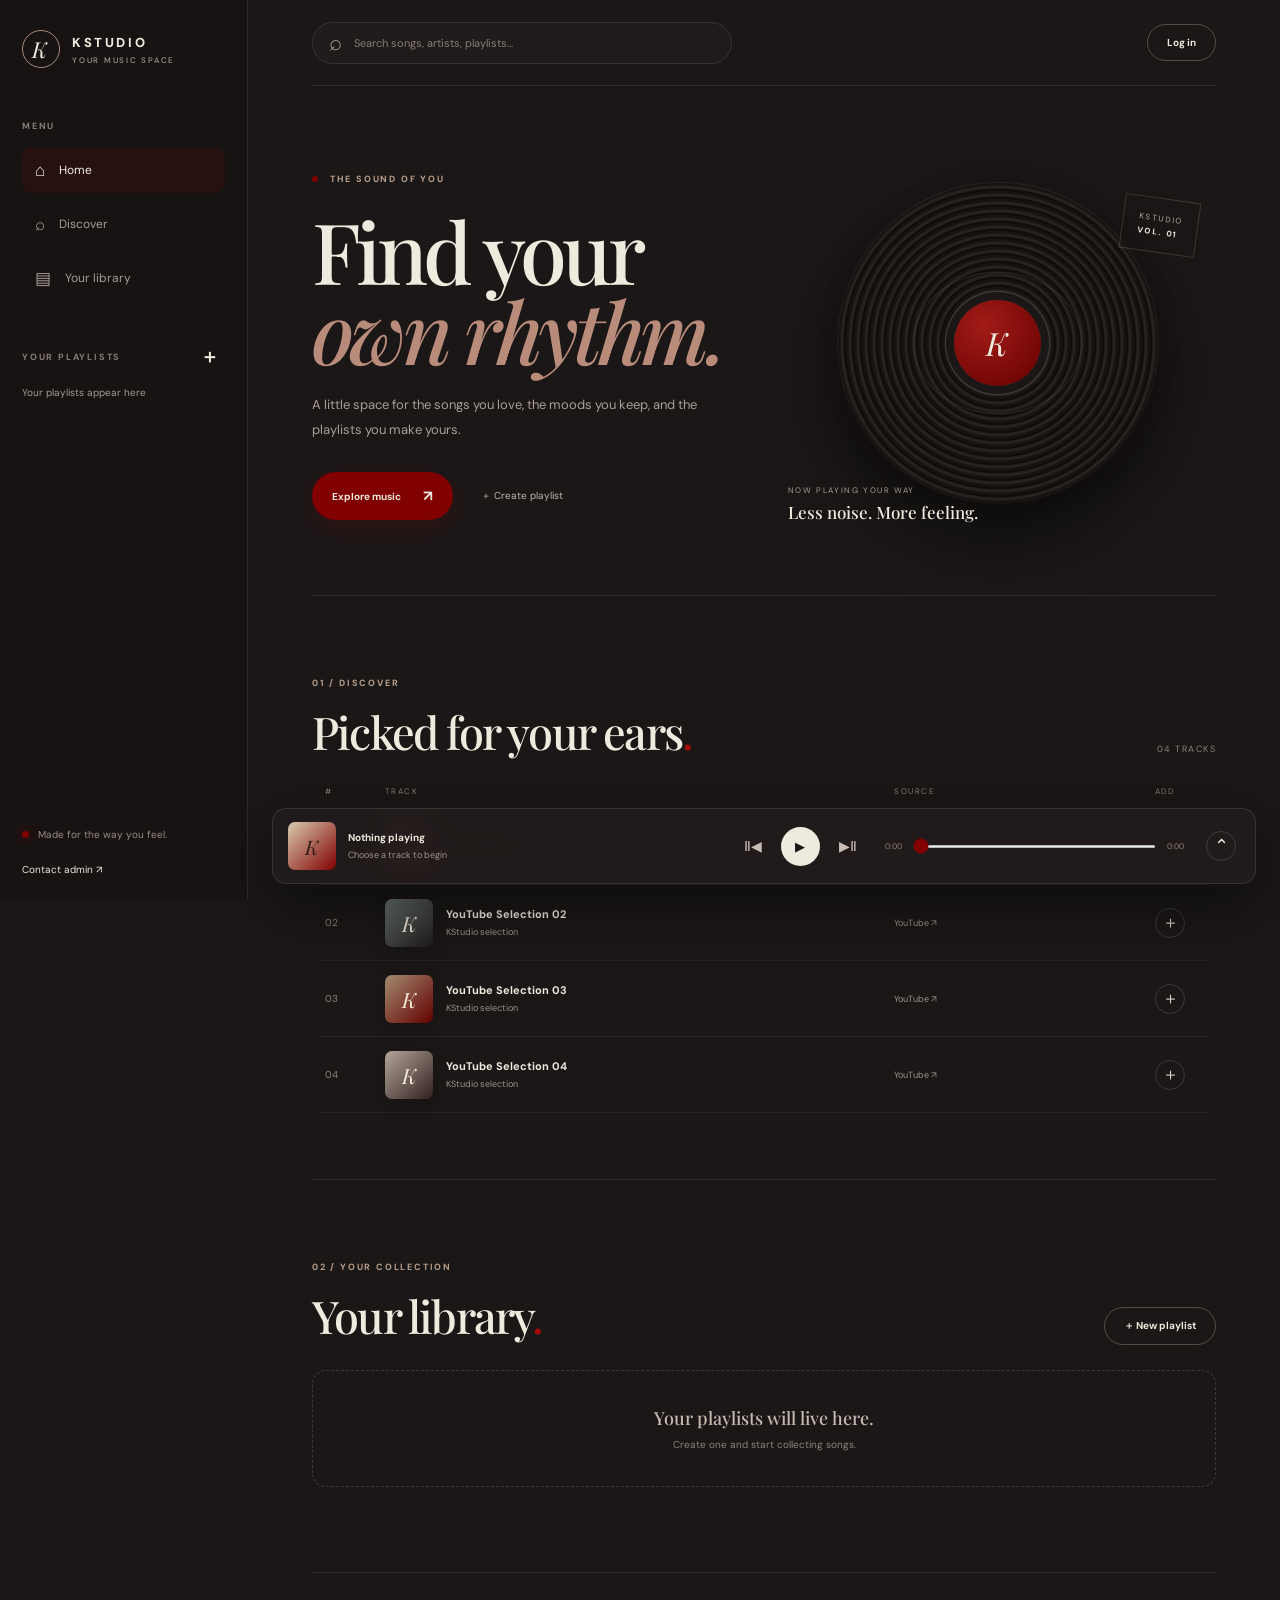
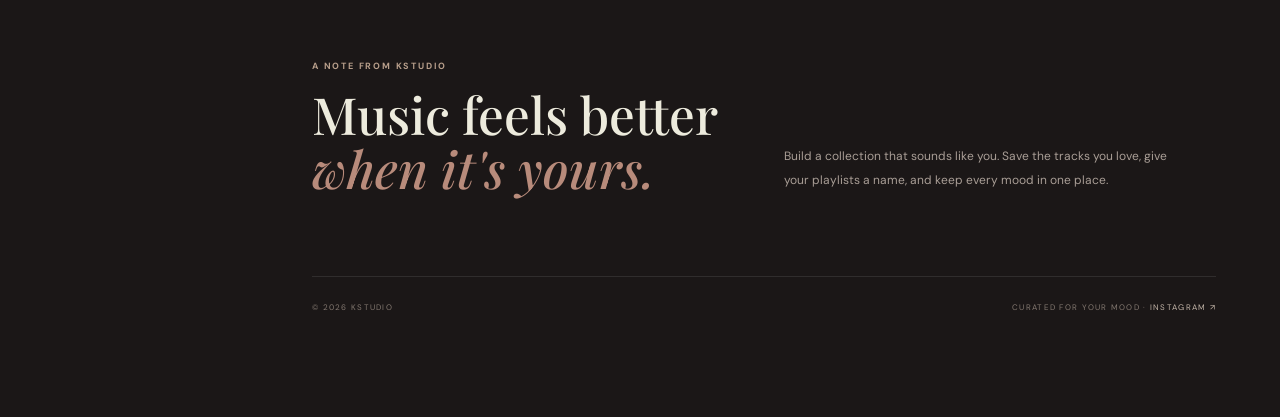
==== commit deb01c5d: "Add files via upload" ====
--- a/index.html
+++ b/index.html
@@ -1,236 +1,34 @@
-<!DOCTYPE html>
+<!doctype html>
 <html lang="id">
 <head>
-  <meta charset="utf-8">
-  <meta name="viewport" content="width=device-width, initial-scale=1">
-  <meta name="theme-color" content="#5798D7">
-  <meta name="color-scheme" content="light dark">
-
-  <!-- Primary SEO -->
-  <title>KSTUDIO — Curated Music | Discover &amp; Build Your Mood Playlist</title>
-  <meta name="description" content="Discover tracks, save your favorites, and build a playlist around your mood with KStudio — a refined music space. Less noise. More feeling.">
-  <meta name="keywords" content="KStudio, music playlist, curated music, mood playlist, discover music, Indonesian music, playlist builder">
-  <meta name="author" content="KStudio">
-  <meta name="robots" content="index, follow, max-image-preview:large, max-snippet:-1, max-video-preview:-1">
-  <meta name="googlebot" content="index, follow">
-  <link rel="canonical" href="https://khansanidapma.github.io/kstudio/">
-
-  <!-- Google Search Console Verification -->
-  <meta name="google-site-verification" content="PGyulKy5cQfq5IcJw4g8DCejf_tkKh-B_pK-j3uf69k" />
-
-  <!-- Open Graph / Facebook -->
-  <meta property="og:type" content="website">
-  <meta property="og:site_name" content="KStudio">
-  <meta property="og:title" content="KSTUDIO — Curated Music">
-  <meta property="og:description" content="Less noise. More feeling. Discover music and build a playlist around your mood.">
-  <meta property="og:url" content="https://khansanidapma.github.io/kstudio/">
-  <meta property="og:image" content="https://khansanidapma.github.io/kstudio/og-kstudio-v2.jpg">
-  <meta property="og:image:secure_url" content="https://khansanidapma.github.io/kstudio/og-kstudio-v2.jpg">
-  <meta property="og:image:type" content="image/jpeg">
-  <meta property="og:image:width" content="1200">
-  <meta property="og:image:height" content="630">
-  <meta property="og:image:alt" content="KStudio — Curated Music, Less noise. More feeling.">
-  <meta property="og:locale" content="id_ID">
-  <meta property="og:locale:alternate" content="en_US">
-
-  <!-- Twitter Card -->
-  <meta name="twitter:card" content="summary_large_image">
-  <meta name="twitter:title" content="KSTUDIO — Curated Music">
-  <meta name="twitter:description" content="Less noise. More feeling. Discover music and build a playlist around your mood.">
-  <meta name="twitter:image" content="https://khansanidapma.github.io/kstudio/og-kstudio-v2.jpg">
-  <meta name="twitter:image:alt" content="KStudio — Curated Music">
-
-  <!-- Favicons & Icons -->
-  <link rel="icon" href="assets/favicon.svg" type="image/svg+xml">
-  <link rel="icon" href="assets/favicon.svg" sizes="any">
-  <link rel="apple-touch-icon" href="assets/og-kstudio.png">
-  <link rel="manifest" href="site.webmanifest">
-
-  <!-- Fonts (self-hosted, no external request) -->
-  <link rel="preload" href="assets/fonts/dm-sans-400.ttf" as="font" type="font/ttf" crossorigin>
-  <link rel="stylesheet" href="assets/fonts.css">
-
-  <!-- Preconnect for performance -->
-  <link rel="preconnect" href="https://www.youtube.com" crossorigin>
-  <link rel="dns-prefetch" href="https://www.youtube.com">
-
-  <!-- Styles (non-blocking after critical) -->
-  <link rel="preload" href="style.css" as="style">
-  <link rel="stylesheet" href="style.css">
-
-  <!-- Structured Data (JSON-LD) -->
-  <script type="application/ld+json">
-  {
-    "@context": "https://schema.org",
-    "@graph": [
-      {
-        "@type": "WebSite",
-        "@id": "https://khansanidapma.github.io/kstudio/#website",
-        "url": "https://khansanidapma.github.io/kstudio/",
-        "name": "KStudio",
-        "description": "A refined music space for discovering tracks, saving favorites, and building a playlist around your mood.",
-        "inLanguage": "id",
-        "publisher": {
-          "@id": "https://khansanidapma.github.io/kstudio/#organization"
-        }
-      },
-      {
-        "@type": "Organization",
-        "@id": "https://khansanidapma.github.io/kstudio/#organization",
-        "name": "KStudio",
-        "url": "https://khansanidapma.github.io/kstudio/",
-        "logo": {
-          "@type": "ImageObject",
-          "url": "https://khansanidapma.github.io/kstudio/assets/favicon.svg"
-        },
-        "sameAs": [
-          "https://www.instagram.com/nnidaa.n/"
-        ]
-      },
-      {
-        "@type": "WebPage",
-        "@id": "https://khansanidapma.github.io/kstudio/#webpage",
-        "url": "https://khansanidapma.github.io/kstudio/",
-        "name": "KSTUDIO — Curated Music",
-        "isPartOf": {
-          "@id": "https://khansanidapma.github.io/kstudio/#website"
-        },
-        "about": {
-          "@id": "https://khansanidapma.github.io/kstudio/#organization"
-        },
-        "description": "Discover tracks, save your favorites, and build a playlist around your mood with KStudio.",
-        "inLanguage": "id"
-      }
-    ]
-  }
-  </script>
+<meta charset="utf-8"><meta name="viewport" content="width=device-width,initial-scale=1">
+<meta name="theme-color" content="#1B1717"><meta name="description" content="KStudio — a personal space for music discovery, playlists and listening.">
+<link rel="canonical" href="https://khansanidapma.github.io/kstudio/">
+<meta property="og:type" content="website"><meta property="og:site_name" content="KStudio"><meta property="og:title" content="KSTUDIO — Music, in your own mood"><meta property="og:description" content="Discover tracks. Build your own sound."><meta property="og:url" content="https://khansanidapma.github.io/kstudio/"><meta property="og:image" content="https://khansanidapma.github.io/kstudio/og-kstudio-v2.jpg"><meta name="twitter:card" content="summary_large_image"><meta name="twitter:image" content="https://khansanidapma.github.io/kstudio/og-kstudio-v2.jpg">
+<title>KSTUDIO — Music, in your own mood</title><link rel="icon" href="assets/favicon.svg"><link rel="stylesheet" href="style.css">
 </head>
 <body>
-<header>
-  <a class="logo" href="#home" aria-label="KStudio Home"><b>K</b><span>KSTUDIO</span></a>
-  <nav aria-label="Main navigation">
-    <a href="#home">Home</a>
-    <a href="#discover">Discover</a>
-    <a href="#playlist">Playlist</a>
-    <a href="#about">About</a>
-    <a href="#contact">Contact</a>
-  </nav>
-  <button id="theme" class="round" aria-label="Toggle dark mode">◐</button>
-</header>
-
-<main>
-  <section id="home" class="hero">
-    <div>
-      <small>01 / KSTUDIO ORIGINAL</small>
-      <h1>Music that<br><i>stays with you.</i></h1>
-      <p>A refined music space for discovering tracks, saving favorites, and building a playlist around your mood.</p>
-      <div class="actions">
-        <a class="btn dark" href="#discover">Explore tracks ↗</a>
-        <button class="btn" id="sample">Play original sample ▶</button>
-      </div>
-    </div>
-    <div class="hero-art">
-      <div class="vinyl" aria-hidden="true"><span>K</span></div>
-      <div class="caption">
-        <small>NOW FEATURED</small>
-        <strong>KStudio Session 01</strong>
-        <em>Original instrumental · 01:00</em>
-      </div>
-    </div>
-  </section>
-
-  <section id="discover" class="section">
-    <div class="heading">
-      <div>
-        <small>02 / DISCOVER</small>
-        <h2>Selected tracks</h2>
-      </div>
-      <span>4 SOURCES</span>
-    </div>
-    <div id="tracks" class="tracks"></div>
-  </section>
-
-  <section id="playlist" class="section">
-    <div class="heading">
-      <div>
-        <small>03 / YOUR SPACE</small>
-        <h2>Your playlist</h2>
-      </div>
-      <button id="clear">Clear all</button>
-    </div>
-    <div class="playlist">
-      <div class="playlist-head">
-        <div class="heart">♡</div>
-        <div>
-          <h3>My KStudio Playlist</h3>
-          <p id="meta">0 songs saved</p>
-        </div>
-      </div>
-      <div id="list"></div>
-      <div id="empty">Nothing saved yet.<br><span>Add tracks from Discover.</span></div>
-    </div>
-  </section>
-
-  <section id="contact" class="contact section">
-    <div class="heading">
-      <div>
-        <small>05 / SAY HELLO</small>
-        <h2>Stay in the loop.</h2>
-      </div>
-      <span>LET’S CONNECT</span>
-    </div>
-    <div class="contact-grid">
-      <div class="contact-card">
-        <span class="contact-icon">↗</span>
-        <small>INSTAGRAM / ADMIN</small>
-        <h3>Let’s talk music.</h3>
-        <p>Questions, suggestions, or just want to say hello? Reach the KStudio admin on Instagram.</p>
-        <a class="btn dark" href="https://www.instagram.com/nnidaa.n/" target="_blank" rel="noopener noreferrer">Visit @nnidaa.n ↗</a>
-      </div>
-      <form id="newsletterForm" class="newsletter-card">
-        <small>NEWSLETTER</small>
-        <h3>A little note<br><i>from KStudio.</i></h3>
-        <p>Get updates and new track picks in your inbox.</p>
-        <label for="emailInput">Email address</label>
-        <div class="email-row">
-          <input id="emailInput" type="email" placeholder="you@example.com" required autocomplete="email">
-          <button class="btn dark" type="submit">Subscribe ↗</button>
-        </div>
-        <p id="formMessage" class="form-message" role="status" aria-live="polite">No spam. Just good sounds.</p>
-      </form>
-    </div>
-  </section>
-
-  <section class="player" aria-label="Music player">
-    <div class="art">K</div>
-    <div class="now">
-      <small id="source">KSTUDIO</small>
-      <strong id="title">Nothing playing</strong>
-    </div>
-    <button id="prev" aria-label="Previous / Restart">◀</button>
-    <button id="play" class="play" aria-label="Play / Pause">▶</button>
-    <button id="next" aria-label="Next">▶</button>
-    <div class="bar"><i id="progress"></i></div>
-    <button id="mute" aria-label="Mute">♪</button>
-    <audio id="audio" src="assets/kstudio-sample.mp3" preload="metadata"></audio>
-  </section>
-
-  <section id="about" class="about">
-    <div>
-      <small>04 / ABOUT</small>
-      <h2>Less noise.<br><i>More feeling.</i></h2>
-    </div>
-    <p>KStudio keeps the familiar music-app experience from the earlier version, but gives it a more elegant editorial direction. Your playlist is stored locally in the browser.</p>
-  </section>
+<div class="app-shell">
+<aside class="sidebar">
+ <a class="brand" href="#home"><span class="brand-mark">K</span><span>KSTUDIO<small>YOUR MUSIC SPACE</small></span></a>
+ <div class="side-label">MENU</div><nav class="side-nav"><a class="active" href="#home">⌂ <span>Home</span></a><a href="#discover">⌕ <span>Discover</span></a><a href="#library">▤ <span>Your library</span></a></nav>
+ <div class="side-label playlist-label">YOUR PLAYLISTS <button id="newPlaylistSide" aria-label="Create playlist">＋</button></div><div id="sidebarPlaylists" class="sidebar-playlists"><span class="muted small">Your playlists appear here</span></div>
+ <div class="sidebar-bottom"><div class="sidebar-note"><span class="note-dot"></span><span>Made for the way you feel.</span></div><a href="https://www.instagram.com/nnidaa.n/" target="_blank" rel="noopener">Contact admin ↗</a></div>
+</aside>
+<main class="main-content" id="home">
+ <header class="topbar"><div class="mobile-brand"><span class="brand-mark">K</span>KSTUDIO</div><div class="top-search"><span>⌕</span><input id="searchInput" type="search" placeholder="Search songs, artists, playlists..." aria-label="Search music"></div><div class="account-area"><button id="loginBtn" class="login-btn">Log in</button><button id="profileBtn" class="profile-btn hidden"><span id="avatarInitial">K</span><span id="profileName">Profile</span><b>⌄</b></button></div></header>
+ <section class="hero-panel"><div class="hero-copy"><span class="eyebrow"><i></i> THE SOUND OF YOU</span><h1>Find your<br><em>own rhythm.</em></h1><p>A little space for the songs you love, the moods you keep, and the playlists you make yours.</p><div class="hero-actions"><a class="primary-btn" href="#discover">Explore music <span>↗</span></a><button id="heroCreate" class="text-btn">＋ Create playlist</button></div></div><div class="hero-visual"><div class="hero-glow"></div><div class="record"><div class="record-center"><span>K</span></div></div><div class="hero-sticker">KSTUDIO<br><b>VOL. 01</b></div><div class="hero-caption"><span>NOW PLAYING YOUR WAY</span><b>Less noise. More feeling.</b></div></div></section>
+ <section class="section-block" id="discover"><div class="section-heading"><div><span class="eyebrow">01 / DISCOVER</span><h2>Picked for your ears<span>.</span></h2></div><span class="section-meta" id="trackCount">04 TRACKS</span></div><div class="track-table"><div class="table-head"><span>#</span><span>TRACK</span><span>SOURCE</span><span>ADD</span></div><div id="trackRows"></div></div></section>
+ <section class="section-block library-section" id="library"><div class="section-heading"><div><span class="eyebrow">02 / YOUR COLLECTION</span><h2>Your library<span>.</span></h2></div><button id="newPlaylist" class="outline-btn">＋ New playlist</button></div><div id="playlistCards" class="playlist-grid"><div class="empty-library">Your playlists will live here.<br><span>Create one and start collecting songs.</span></div></div></section>
+ <section class="about-strip"><div><span class="eyebrow">A NOTE FROM KSTUDIO</span><h2>Music feels better<br><em>when it's yours.</em></h2></div><p>Build a collection that sounds like you. Save the tracks you love, give your playlists a name, and keep every mood in one place.</p></section>
+ <footer><span>© 2026 KSTUDIO</span><span>CURATED FOR YOUR MOOD · <a href="https://www.instagram.com/nnidaa.n/" target="_blank" rel="noopener">INSTAGRAM ↗</a></span></footer>
 </main>
-
-<footer>
-  <span>© 2026 KSTUDIO</span>
-  <span>
-    <a href="https://www.instagram.com/nnidaa.n/" target="_blank" rel="noopener noreferrer">Instagram admin ↗</a> · Curated for your mood.
-  </span>
-</footer>
-
-<script src="script.js" defer></script>
-</body>
-</html>
+</div>
+<div class="mini-player" id="miniPlayer"><div class="mini-track"><div class="mini-cover" id="miniCover">K</div><div class="mini-meta"><b id="miniTitle">Nothing playing</b><span id="miniArtist">Choose a track to begin</span></div></div><div class="mini-controls"><button id="prevTrack" aria-label="Previous">Ⅱ◀</button><button id="playPause" class="play-button" aria-label="Play">▶</button><button id="nextTrack" aria-label="Next">▶Ⅱ</button></div><div class="mini-progress"><span id="miniCurrent">0:00</span><input id="seekBar" type="range" min="0" max="100" value="0" aria-label="Seek"><span id="miniDuration">0:00</span></div><button id="expandPlayer" class="expand-btn" aria-label="Expand player">⌃</button></div>
+<div id="expandedPlayer" class="expanded-player hidden"><div class="expanded-top"><button id="collapsePlayer">⌄ MINIMIZE</button><span>NOW PLAYING</span><button id="closeExpanded">×</button></div><div class="expanded-content"><div class="expanded-art" id="expandedArt"><div class="expanded-record">K</div></div><div class="expanded-info"><span class="eyebrow">KSTUDIO PLAYER</span><h2 id="expandedTitle">Nothing playing</h2><p id="expandedArtist">Choose a track to begin</p><div class="expanded-seek"><span id="expandedCurrent">0:00</span><input id="expandedSeek" type="range" min="0" max="100" value="0"><span id="expandedDuration">0:00</span></div><div class="expanded-controls"><button id="expandedPrev">Ⅱ◀</button><button id="expandedPlay" class="play-button">▶</button><button id="expandedNext">▶Ⅱ</button></div></div></div></div>
+<div id="modalBackdrop" class="modal-backdrop hidden"><section class="modal" role="dialog" aria-modal="true" aria-labelledby="modalTitle"><button class="modal-close" id="modalClose">×</button><span class="eyebrow">KSTUDIO ACCOUNT</span><h2 id="modalTitle">Welcome back<span>.</span></h2><p id="modalIntro">Log in to keep your music space together.</p><div id="authTabs" class="auth-tabs"><button class="selected" data-mode="login">Log in</button><button data-mode="register">Create account</button></div><form id="accountForm"><div id="registerFields" class="hidden"><label>Display name<input name="name" autocomplete="name" required placeholder="Your name"></label><label>Username<input name="username" autocomplete="username" required placeholder="@username"></label><label>WhatsApp number <small>(optional)</small><input name="whatsapp" type="tel" autocomplete="tel" placeholder="08xxxxxxxxxx"></label><label>Age<input name="age" type="number" min="13" max="120" required placeholder="Your age"></label></div><label>Email address<input name="email" type="email" autocomplete="email" required placeholder="you@example.com"></label><label>Password<input name="password" type="password" minlength="8" autocomplete="current-password" required placeholder="At least 8 characters"></label><button class="primary-btn submit-btn" type="submit" id="authSubmit">Log in <span>↗</span></button><p class="form-hint" id="authHint">Prototype mode: account details stay in this browser only. Secure account login needs a connected backend.</p></form></section></div>
+<div id="playlistModalBackdrop" class="modal-backdrop hidden"><section class="modal compact-modal" role="dialog" aria-modal="true" aria-labelledby="playlistModalTitle"><button class="modal-close" id="playlistModalClose">×</button><span class="eyebrow">MAKE IT YOURS</span><h2 id="playlistModalTitle">New playlist<span>.</span></h2><form id="playlistForm"><label>Playlist name<input id="playlistNameInput" maxlength="40" required placeholder="e.g. late night thoughts"></label><button class="primary-btn submit-btn" type="submit">Create playlist <span>↗</span></button></form></section></div>
+<div id="addToPlaylistBackdrop" class="modal-backdrop hidden"><section class="modal compact-modal" role="dialog" aria-modal="true" aria-labelledby="addToPlaylistTitle"><button class="modal-close" id="addToPlaylistClose">×</button><span class="eyebrow">SAVE THIS TRACK</span><h2 id="addToPlaylistTitle">Add to playlist<span>.</span></h2><div id="addPlaylistChoices" class="add-playlist-choices"></div><button id="addCreatePlaylist" class="outline-btn add-create">＋ Create a new playlist</button></section></div>
+<div id="toast" class="toast" role="status" aria-live="polite"></div>
+<div class="youtube-host" id="youtubeHost" aria-hidden="true"></div><script src="script.js"></script><script src="https://www.youtube.com/iframe_api"></script>
+</body></html>
--- a/style.css
+++ b/style.css
@@ -1,40 +1,7 @@
-:root{--pearl:#E6F1FA;--apricot:#BC9C55;--cotton:#BC9C55;--brown:#5798D7;--cherry:#244C70;--paper:#F5FAFE;--ink:#20384D;--muted:#657D91;--line:#244C701c;--lime:#BC9C55;--sky:#5798D7}*{box-sizing:border-box}html{scroll-behavior:smooth}body{margin:0;background:var(--paper);color:var(--ink);font-family:"DM Sans",sans-serif}body:before{content:"";position:fixed;inset:0;pointer-events:none;opacity:.3;background:linear-gradient(var(--line) 1px,transparent 1px),linear-gradient(90deg,var(--line) 1px,transparent 1px);background-size:46px 46px;mask-image:linear-gradient(#000,transparent 75%);z-index:-1}a{color:inherit;text-decoration:none}button{font:inherit;cursor:pointer}header{height:76px;position:sticky;top:0;z-index:20;display:flex;align-items:center;justify-content:space-between;padding:0 clamp(20px,6vw,90px);background:#f8f5f0dd;backdrop-filter:blur(18px);border-bottom:1px solid var(--line)}.logo{display:flex;gap:10px;align-items:center;font-size:12px;font-weight:700;letter-spacing:.18em}.logo b{width:34px;height:34px;border:1px solid var(--cherry);border-radius:50%;display:grid;place-items:center;font:italic 18px Georgia}.logo span{letter-spacing:.2em}nav{display:flex;gap:32px;font-size:12px;color:var(--muted)}nav a:hover{color:var(--cherry)}.round{width:36px;height:36px;border:1px solid var(--line);background:none;border-radius:50%;color:var(--cherry)}.hero{min-height:680px;padding:clamp(70px,10vw,135px) clamp(20px,9vw,130px);display:grid;grid-template-columns:1.08fr .92fr;gap:70px;align-items:center}.hero small,.section small,.about small{font-size:10px;letter-spacing:.22em;font-weight:700;color:var(--brown)}h1{font:500 clamp(54px,7vw,94px)/.92 "Playfair Display",Georgia,serif;letter-spacing:-.055em;color:var(--cherry);margin:20px 0}i{color:var(--brown)}.hero p{max-width:520px;color:var(--muted);line-height:1.8;font-size:15px}.actions{display:flex;gap:10px;flex-wrap:wrap;margin-top:28px}.btn{border:1px solid var(--cherry);background:transparent;color:var(--cherry);border-radius:999px;padding:13px 18px;font-size:12px;font-weight:700}.btn.dark{background:var(--cherry);color:white}.hero-art{background:var(--pearl);border:1px solid var(--line);border-radius:28px;padding:35px;box-shadow:0 22px 55px #2b10181a;transform:rotate(1.5deg)}.vinyl{width:min(360px,70vw);aspect-ratio:1;margin:auto;border-radius:50%;display:grid;place-items:center;background:repeating-radial-gradient(circle,#160b10 0 2px,#2b1018 3px 5px);box-shadow:0 22px 50px #2b101840}.vinyl span{width:84px;height:84px;border-radius:50%;display:grid;place-items:center;background:var(--apricot);color:var(--cherry);font:italic 28px Georgia;box-shadow:0 0 0 9px #e5a06b55}.caption{display:grid;gap:6px;margin-top:26px}.caption small{color:var(--muted)}.caption strong{font:500 24px "Playfair Display"}.caption em{font-size:10px;color:var(--muted);font-style:normal}.section{padding:80px clamp(20px,9vw,130px)}.heading{display:flex;align-items:end;justify-content:space-between;margin-bottom:28px}.heading h2,.about h2{font:500 clamp(38px,5vw,58px) "Playfair Display";color:var(--cherry);letter-spacing:-.04em;margin:12px 0 0}.heading>span,.heading button{font-size:10px;color:var(--muted);background:none;border:0}.tracks{display:grid;grid-template-columns:1fr 1fr;gap:13px}.track{display:grid;grid-template-columns:66px 1fr auto;align-items:center;gap:16px;padding:14px;background:white;border:1px solid var(--line);border-radius:18px;transition:.25s}.track:hover{transform:translateY(-3px);box-shadow:0 18px 40px #2b101814}.cover{width:66px;height:66px;border-radius:14px;display:grid;place-items:center;background:linear-gradient(135deg,var(--cotton),var(--apricot));font:italic 20px Georgia;color:var(--cherry)}.track:nth-child(2) .cover{background:linear-gradient(135deg,var(--pearl),var(--brown))}.track:nth-child(3) .cover{background:linear-gradient(135deg,var(--apricot),var(--cherry));color:white}.track:nth-child(4) .cover{background:linear-gradient(135deg,var(--cotton),var(--cherry));color:white}.track h3{font-size:13px;margin:0 0 5px}.track p{font-size:10px;color:var(--muted);margin:0}.track p a{text-decoration:underline}.mini{width:34px;height:34px;border:1px solid var(--line);border-radius:50%;background:var(--paper);color:var(--cherry)}.mini:hover{background:var(--cherry);color:white}.playlist{background:var(--cherry);color:white;border-radius:25px;padding:26px;min-height:220px}.playlist-head{display:flex;gap:16px;align-items:center;padding-bottom:20px;border-bottom:1px solid #ffffff20}.heart{width:62px;height:62px;border-radius:14px;background:var(--apricot);color:var(--cherry);display:grid;place-items:center;font-size:30px}.playlist h3{font:500 24px "Playfair Display";margin:0 0 4px}.playlist p{margin:0;color:#ffffff99;font-size:10px}.item{display:flex;justify-content:space-between;align-items:center;padding:14px 2px;border-bottom:1px solid #ffffff14;font-size:12px}.item button{border:0;background:none;color:white;text-decoration:underline;font-size:10px}#empty{text-align:center;padding:35px;color:#ffffff99;font-size:12px;line-height:1.8}#empty span{color:var(--apricot)}.player{position:sticky;bottom:12px;z-index:15;margin:0 clamp(12px,5vw,72px);display:grid;grid-template-columns:46px minmax(120px,1fr) 32px 40px 32px minmax(80px,250px) 32px;gap:10px;align-items:center;padding:10px 12px;background:var(--cherry);color:white;border-radius:18px;box-shadow:0 15px 45px #2b101840}.art{width:46px;height:46px;border-radius:11px;background:var(--apricot);color:var(--cherry);display:grid;place-items:center;font:italic 21px Georgia}.now{min-width:0}.now small{display:block;font-size:7px;letter-spacing:.16em;color:#ffffff88}.now strong{display:block;font-size:11px;white-space:nowrap;overflow:hidden;text-overflow:ellipsis}.player button{border:1px solid #ffffff22;background:none;color:white;border-radius:50%;width:31px;height:31px}.player .play{width:40px;height:40px;background:var(--apricot);color:var(--cherry);border:0}.bar{height:4px;background:#ffffff1c;border-radius:10px;overflow:hidden}.bar i{display:block;height:100%;width:0;background:var(--apricot);transition:width .1s linear}.about{padding:120px clamp(20px,9vw,130px);display:grid;grid-template-columns:1fr 1fr;gap:80px;align-items:end}.about p{max-width:480px;color:var(--muted);line-height:1.9}footer{border-top:1px solid var(--line);display:flex;justify-content:space-between;padding:28px clamp(20px,9vw,130px);font-size:9px;letter-spacing:.12em;color:var(--muted)}
-.darkmode{--paper:#160d10;--ink:#f6eee8;--muted:#b7a8a8;--line:#ffffff1c}.darkmode header{background:#160d10dd}.darkmode .track{background:#211519;color:#fff}.darkmode .btn:not(.dark){color:#fff}.darkmode .hero-art{background:#211519}
-@media(max-width:800px){nav{display:none}.hero{grid-template-columns:1fr;min-height:auto}.tracks{grid-template-columns:1fr}.about{grid-template-columns:1fr;gap:30px}.player{grid-template-columns:42px 1fr 31px 40px 31px 31px}.bar{grid-column:1/-1}.hero-art{max-width:470px;width:100%;margin:auto}}
-@media(max-width:480px){header{height:65px}.hero{padding-top:65px}.hero h1{font-size:51px}.hero-art{padding:20px}.vinyl{width:235px}.section{padding-top:60px;padding-bottom:60px}.track{grid-template-columns:52px 1fr auto;gap:10px}.cover{width:52px;height:52px}.track h3{font-size:12px}.player{margin:0 7px;gap:6px}.player .art{width:42px;height:42px}.player button{width:29px;height:29px}.player .play{width:37px;height:37px}footer{flex-direction:column;gap:8px}}
-html,html *{cursor:default}a,button{cursor:pointer}html{cursor:url("assets/heart-cursor.svg") 8 8,auto}a,button{cursor:url("assets/heart-cursor.svg") 8 8,pointer}
-/* Fresh blue + lime branding based on the supplied palette */
-.hero{position:relative;isolation:isolate}
-.hero:before{content:"";position:absolute;z-index:-1;left:4%;top:12%;width:34%;height:62%;border-radius:48% 52% 40% 60%;background:linear-gradient(145deg,#E6F1FA,#5798D733);filter:blur(1px)}
-.hero-art{background:linear-gradient(145deg,#E6F1FA,#d9eafa);border-radius:32px 32px 90px 32px}
-.vinyl{background:repeating-radial-gradient(circle,#193c5b 0 2px,#244c70 3px 5px);box-shadow:0 22px 50px #244c7030}
-.vinyl span,.art,.heart{background:#BC9C55;color:#244c70}
-.btn.dark{background:#5798D7;border-color:#5798D7}
-.btn:not(.dark){background:#ffffff80}
-.playlist{background:linear-gradient(135deg,#244c70,#5798d7);border-radius:28px 28px 60px 28px}
-.track{border-radius:20px;background:#fff}
-.track:nth-child(1) .cover{background:linear-gradient(135deg,#BC9C55,#E6F1FA)}
-.track:nth-child(2) .cover{background:linear-gradient(135deg,#E6F1FA,#5798D7)}
-.track:nth-child(3) .cover{background:linear-gradient(135deg,#5798D7,#244C70);color:white}
-.track:nth-child(4) .cover{background:linear-gradient(135deg,#BC9C55,#5798D7);color:#244c70}
-.player{background:#244c70;box-shadow:0 15px 45px #244c7030}
-.player .play{background:#BC9C55;color:#244c70}
-.bar i{background:#BC9C55}
-.about{background:linear-gradient(110deg,#E6F1FA,#f5fafe)}
-.contact{padding-top:80px;padding-bottom:110px}
-.contact-grid{display:grid;grid-template-columns:.9fr 1.1fr;gap:18px}
-.contact-card,.newsletter-card{border:1px solid var(--line);border-radius:28px;padding:clamp(24px,4vw,42px);background:#fff}
-.contact-card{background:linear-gradient(145deg,#E6F1FA,#f8fbff)}
-.contact-icon{display:grid;place-items:center;width:48px;height:48px;border-radius:16px;background:#BC9C55;color:#244c70;font-size:24px;margin-bottom:30px}
-.contact-card small,.newsletter-card>small{font-size:10px;letter-spacing:.2em;font-weight:700;color:#5798D7}
-.contact-card h3,.newsletter-card h3{font:500 clamp(28px,3vw,40px)/1.1 "Playfair Display",Georgia,serif;color:#244c70;margin:13px 0}
-.contact-card p,.newsletter-card p{color:var(--muted);font-size:13px;line-height:1.8;max-width:420px;margin:12px 0 24px}
-.newsletter-card{background:#BC9C5522}
-.newsletter-card label{display:block;font-size:11px;font-weight:700;margin:22px 0 8px;color:#244c70}
-.email-row{display:flex;gap:8px}
-.email-row input{flex:1;min-width:0;border:1px solid #244c7030;border-radius:999px;padding:13px 16px;background:#fff;color:#20384d;font:inherit;font-size:12px}
-.email-row button{white-space:nowrap}
-.form-message{font-size:11px!important;margin:12px 0 0!important}
-footer{background:#E6F1FA}
-@media(max-width:800px){.contact-grid{grid-template-columns:1fr}.hero:before{width:70%;height:40%;top:8%}}
-@media(max-width:480px){.contact{padding-left:20px;padding-right:20px}.email-row{flex-direction:column}.email-row .btn{width:100%}.contact-card,.newsletter-card{border-radius:22px}}
+@import url('https://fonts.googleapis.com/css2?family=DM+Sans:wght@400;500;600;700;800&family=Playfair+Display:ital,wght@0,500;0,600;1,500;1,600&display=swap');
+:root{--cotton:#EDEBDD;--cherry:#810100;--maroon:#630000;--noir:#1B1717;--muted:#a59b91;--line:#ffffff18;--panel:#241e1d;--panel2:#2d2523;--serif:'Playfair Display',Georgia,serif;--sans:'DM Sans',Arial,sans-serif}*{box-sizing:border-box}html{scroll-behavior:smooth;scroll-padding-top:90px}body{margin:0;background:var(--noir);color:var(--cotton);font-family:var(--sans);min-height:100vh}button,input{font:inherit}button,a{cursor:pointer}a{color:inherit;text-decoration:none}button{color:inherit}.hidden{display:none!important}.app-shell{min-height:100vh}.sidebar{width:248px;position:fixed;inset:0 auto 0 0;background:#171313;border-right:1px solid var(--line);padding:30px 22px 24px;display:flex;flex-direction:column;z-index:20}.brand{display:flex;align-items:center;gap:12px;font-size:13px;font-weight:800;letter-spacing:.2em}.brand-mark{width:38px;height:38px;border:1px solid #a88c7d;border-radius:50%;display:grid;place-items:center;color:var(--cotton);font:italic 22px var(--serif)}.brand small{display:block;font-size:8px;letter-spacing:.22em;color:var(--muted);margin-top:4px;font-weight:500}.side-label{font-size:9px;letter-spacing:.2em;color:#887d76;font-weight:700;margin:52px 0 15px;display:flex;justify-content:space-between;align-items:center}.side-nav{display:grid;gap:8px}.side-nav a{padding:12px 13px;border-radius:10px;color:#a89e96;font-size:17px;display:flex;gap:14px;align-items:center}.side-nav a span{font-size:12px}.side-nav a:hover,.side-nav a.active{background:#81010025;color:var(--cotton)}.playlist-label{margin-top:42px}.playlist-label button{border:0;background:none;color:var(--cotton);font-size:19px}.sidebar-playlists{display:grid;gap:5px}.sidebar-playlists a{font-size:11px;color:#b9ada5;padding:9px 10px;border-radius:8px;white-space:nowrap;overflow:hidden;text-overflow:ellipsis}.sidebar-playlists a:hover{background:#ffffff0c;color:var(--cotton)}.small{font-size:10px}.muted{color:var(--muted)}.sidebar-bottom{margin-top:auto;display:grid;gap:22px;font-size:10px;color:#9b8e85}.sidebar-bottom>a{color:var(--cotton)}.sidebar-note{display:flex;align-items:center;gap:9px}.note-dot{width:7px;height:7px;background:var(--cherry);border-radius:50%;box-shadow:0 0 12px #810100}.main-content{margin-left:248px;padding:0 clamp(26px,5vw,76px);max-width:1700px}.topbar{height:86px;display:flex;align-items:center;justify-content:space-between;border-bottom:1px solid var(--line);gap:20px}.top-search{height:42px;max-width:420px;flex:1;display:flex;align-items:center;gap:10px;border:1px solid var(--line);border-radius:999px;padding:0 16px;color:#a79b92;background:#ffffff05}.top-search span{font-size:22px}.top-search input{background:none;border:0;outline:0;color:var(--cotton);width:100%;font-size:11px}.top-search input::placeholder{color:#897e77}.account-area{display:flex;align-items:center;gap:10px}.login-btn,.outline-btn{border:1px solid #a99b8d66;border-radius:999px;background:transparent;padding:11px 19px;font-size:10px;font-weight:700;color:var(--cotton)}.login-btn:hover,.outline-btn:hover{border-color:var(--cotton);background:#ffffff0b}.profile-btn{display:flex;align-items:center;gap:9px;border:1px solid var(--line);background:#ffffff08;padding:5px 10px 5px 5px;border-radius:999px;font-size:10px}.profile-btn>span:first-child{width:28px;height:28px;border-radius:50%;display:grid;place-items:center;background:var(--cherry);font-weight:700}.profile-btn b{color:var(--muted)}.mobile-brand{display:none}.hero-panel{min-height:510px;display:grid;grid-template-columns:1fr 1fr;align-items:center;gap:30px;padding:70px 0 65px;border-bottom:1px solid var(--line)}.eyebrow{font-size:9px;letter-spacing:.2em;font-weight:700;color:#b89f8b}.eyebrow i{display:inline-block;width:6px;height:6px;background:var(--cherry);border-radius:50%;margin-right:8px}.hero-copy h1{font:500 clamp(55px,6.6vw,88px)/.95 var(--serif);letter-spacing:-.055em;margin:23px 0;color:var(--cotton)}.hero-copy h1 em,.about-strip h2 em{color:#b88b7b;font-weight:500}.hero-copy p{font-size:13px;line-height:1.9;color:#a99e96;max-width:410px}.hero-actions{display:flex;align-items:center;gap:22px;margin-top:30px;flex-wrap:wrap}.primary-btn{border:0;border-radius:999px;background:var(--cherry);color:var(--cotton);padding:14px 20px;font-size:10px;font-weight:700;display:inline-flex;align-items:center;gap:22px;box-shadow:0 8px 25px #81010038}.primary-btn:hover{background:#a10a08;transform:translateY(-1px)}.primary-btn span{font-size:15px}.text-btn{border:0;background:none;color:#c2b6ad;font-size:10px}.text-btn:hover{color:var(--cotton)}.hero-visual{min-height:370px;position:relative;display:grid;place-items:center;isolation:isolate}.hero-glow{position:absolute;width:330px;height:330px;border-radius:50%;background:radial-gradient(circle,#81010066,transparent 68%);filter:blur(18px);z-index:-1}.record{width:min(320px,75%);aspect-ratio:1;border-radius:50%;display:grid;place-items:center;background:repeating-radial-gradient(circle,#100d0d 0 2px,#292120 3px 5px,#181313 6px 8px);box-shadow:0 30px 70px #0009,0 0 0 1px #ffffff15;animation:slowspin 28s linear infinite}.record:after{content:'';position:absolute;width:38%;height:38%;border-radius:50%;border:1px solid #ffffff16}.record-center{width:27%;height:27%;border-radius:50%;background:radial-gradient(circle at 35% 30%,#a21b17,var(--maroon));display:grid;place-items:center;box-shadow:0 0 0 8px #1b1717,0 0 0 9px #ffffff20;color:var(--cotton);font:italic 32px var(--serif)}.hero-sticker{position:absolute;top:40px;right:4%;border:1px solid #c6b5a033;padding:12px 15px;font-size:8px;line-height:1.8;letter-spacing:.2em;transform:rotate(8deg);color:#bca99b}.hero-sticker b{color:var(--cotton)}.hero-caption{position:absolute;bottom:5px;left:2%;display:grid;gap:6px}.hero-caption span{font-size:8px;letter-spacing:.2em;color:#a99a8e}.hero-caption b{font:500 17px var(--serif)}@keyframes slowspin{to{transform:rotate(360deg)}}.section-block{padding:74px 0 66px;border-bottom:1px solid var(--line)}.section-heading{display:flex;justify-content:space-between;align-items:end;margin-bottom:25px;gap:16px}.section-heading h2{font:500 clamp(32px,4vw,45px) var(--serif);letter-spacing:-.04em;margin:10px 0 0}.section-heading h2 span,.modal h2 span{color:#a30a08}.section-meta{font-size:9px;letter-spacing:.16em;color:#8d8179;padding-bottom:6px}.track-table{width:100%}.table-head,.track-row{display:grid;grid-template-columns:48px minmax(180px,1fr) minmax(100px,.5fr) 48px;align-items:center;gap:12px}.table-head{font-size:8px;letter-spacing:.18em;color:#887d76;padding:0 13px 12px;border-bottom:1px solid var(--line)}.track-row{min-height:76px;padding:10px 13px;border-bottom:1px solid #ffffff0c;border-radius:9px;transition:background .2s}.track-row:hover{background:#ffffff09}.track-number{font-size:10px;color:#8d8179}.track-main{display:flex;align-items:center;gap:13px;min-width:0}.track-cover{width:48px;height:48px;flex:none;border-radius:7px;background:linear-gradient(135deg,#e5d9bd,#810100);display:grid;place-items:center;color:#321d19;font:italic 21px var(--serif);box-shadow:0 5px 15px #0003}.track-row:nth-child(2) .track-cover{background:linear-gradient(145deg,#6c7474,#1b1717);color:#e7e0d0}.track-row:nth-child(3) .track-cover{background:linear-gradient(135deg,#a38a71,#630000);color:#f1e9d9}.track-row:nth-child(4) .track-cover{background:linear-gradient(135deg,#b4a69b,#32201e);color:#f0e8d9}.track-title{min-width:0}.track-title b{display:block;font-size:11px;white-space:nowrap;overflow:hidden;text-overflow:ellipsis}.track-title span{display:block;font-size:9px;color:#9e928a;margin-top:5px}.track-source{font-size:9px;color:#9e928a}.row-add{width:30px;height:30px;border:1px solid #ffffff24;border-radius:50%;background:none;color:#d8cec3;font-size:17px}.row-add:hover{background:var(--cherry);border-color:var(--cherry)}.library-section{padding-bottom:85px}.playlist-grid{display:grid;grid-template-columns:repeat(auto-fill,minmax(190px,1fr));gap:14px}.playlist-card{border:1px solid var(--line);border-radius:14px;padding:13px;background:#ffffff06;min-width:0;transition:transform .2s,background .2s}.playlist-card:hover{transform:translateY(-3px);background:#ffffff0b}.playlist-art{height:145px;border-radius:9px;background:linear-gradient(145deg,#e8dfca,#810100 80%);display:grid;place-items:center;color:#3a1c19;font:italic 45px var(--serif);margin-bottom:14px;position:relative;overflow:hidden}.playlist-art:after{content:'';position:absolute;width:130px;height:130px;border:1px solid #ffffff70;border-radius:50%;box-shadow:0 0 0 14px #ffffff10,0 0 0 30px #ffffff0b}.playlist-card h3{font:500 17px var(--serif);margin:0 0 5px;white-space:nowrap;overflow:hidden;text-overflow:ellipsis}.playlist-card p{font-size:9px;color:#a99e96;margin:0}.playlist-card-actions{display:flex;gap:7px;margin-top:13px}.playlist-card-actions button{border:1px solid var(--line);background:none;border-radius:999px;padding:7px 10px;font-size:9px;color:var(--cotton)}.playlist-card-actions button:hover{background:var(--cherry)}.empty-library{grid-column:1/-1;border:1px dashed #ffffff25;border-radius:14px;padding:35px;text-align:center;color:#c6b9af;font:500 18px var(--serif)}.empty-library span{display:block;font:10px var(--sans);color:#8f837b;margin-top:8px}.about-strip{display:grid;grid-template-columns:1fr 1fr;gap:40px;align-items:end;padding:80px 0}.about-strip h2{font:500 clamp(35px,4vw,52px)/1.05 var(--serif);margin:14px 0 0}.about-strip p{max-width:400px;color:#a99e96;font-size:12px;line-height:2;margin:0 0 4px}footer{display:flex;justify-content:space-between;gap:15px;padding:25px 0 105px;border-top:1px solid var(--line);font-size:8px;letter-spacing:.16em;color:#837870}footer a{color:#c4b6a9}.mini-player{position:fixed;z-index:40;left:calc(248px + 24px);right:24px;bottom:16px;min-height:76px;border:1px solid #ffffff1c;border-radius:14px;background:#211b1bF2;backdrop-filter:blur(20px);box-shadow:0 18px 60px #0008;display:grid;grid-template-columns:minmax(180px,1fr) auto minmax(160px,.7fr) 34px;align-items:center;gap:22px;padding:10px 15px}.mini-track{display:flex;align-items:center;gap:12px;min-width:0}.mini-cover{width:48px;height:48px;flex:none;border-radius:7px;background:linear-gradient(135deg,#d9cbb0,#810100);display:grid;place-items:center;color:#321d19;font:italic 20px var(--serif)}.mini-meta{min-width:0}.mini-meta b,.mini-meta span{display:block;white-space:nowrap;overflow:hidden;text-overflow:ellipsis}.mini-meta b{font-size:10px}.mini-meta span{font-size:9px;color:#9e928a;margin-top:5px}.mini-controls{display:flex;align-items:center;gap:13px}.mini-controls button,.expanded-controls button{border:0;background:none;color:#c9beb5;font-size:14px}.mini-controls .play-button,.expanded-controls .play-button{width:39px;height:39px;border-radius:50%;background:var(--cotton);color:var(--noir);font-size:13px}.mini-progress{display:flex;align-items:center;gap:9px;color:#8e837b;font-size:8px}.mini-progress input,.expanded-seek input{width:100%;accent-color:var(--cherry);height:3px}.expand-btn{border:1px solid #ffffff25;background:none;width:30px;height:30px;border-radius:50%;font-size:18px}.expanded-player{position:fixed;z-index:50;inset:0;background:radial-gradient(ellipse at 50% 35%,#49201f,#1b1717 68%);padding:26px clamp(20px,6vw,90px);display:flex;flex-direction:column}.expanded-top{display:flex;align-items:center;justify-content:space-between;font-size:9px;letter-spacing:.2em;color:#a99b91}.expanded-top button{border:0;background:none;color:var(--cotton);font-size:10px}.expanded-top button:last-child{font-size:25px}.expanded-content{flex:1;display:grid;grid-template-columns:minmax(240px,420px) minmax(250px,420px);align-items:center;justify-content:center;gap:clamp(35px,8vw,110px);padding:35px 0}.expanded-art{width:100%;aspect-ratio:1;display:grid;place-items:center;border-radius:8px;background:linear-gradient(145deg,#e4d8c0,#810100 85%);box-shadow:0 25px 70px #0007}.expanded-record{width:70%;aspect-ratio:1;border-radius:50%;background:repeating-radial-gradient(circle,#171212 0 2px,#352827 3px 5px);display:grid;place-items:center;color:var(--cotton);font:italic 40px var(--serif);box-shadow:0 15px 40px #0008}.expanded-info h2{font:500 clamp(34px,5vw,60px)/1.05 var(--serif);margin:18px 0 8px}.expanded-info>p{font-size:13px;color:#b5a69b;margin:0}.expanded-seek{display:flex;align-items:center;gap:12px;font-size:9px;color:#a99c91;margin-top:45px}.expanded-controls{display:flex;align-items:center;justify-content:center;gap:30px;margin-top:30px}.expanded-controls button{font-size:19px}.expanded-controls .play-button{width:55px;height:55px;font-size:17px}.modal-backdrop{position:fixed;z-index:70;inset:0;background:#080606c9;backdrop-filter:blur(9px);display:grid;place-items:center;padding:18px}.modal{position:relative;width:min(100%,440px);max-height:90vh;overflow:auto;background:#241d1c;border:1px solid #ffffff20;border-radius:19px;padding:34px;box-shadow:0 30px 90px #0009}.modal-close{position:absolute;right:17px;top:14px;border:0;background:none;color:#c5b9af;font-size:25px}.modal h2{font:500 36px var(--serif);margin:13px 0 7px}.modal>p{font-size:11px;line-height:1.7;color:#a99e96;margin:0 0 20px}.auth-tabs{display:flex;border-bottom:1px solid var(--line);margin-bottom:20px}.auth-tabs button{flex:1;border:0;background:none;padding:12px;color:#93877e;font-size:10px}.auth-tabs button.selected{color:var(--cotton);border-bottom:2px solid var(--cherry)}.modal form{display:grid;gap:13px}.modal label{display:grid;gap:7px;font-size:9px;color:#c8bbb0;letter-spacing:.04em}.modal label small{color:#8f837b}.modal input{width:100%;border:1px solid #ffffff24;border-radius:8px;background:#171313;color:var(--cotton);padding:12px 13px;outline:none;font-size:11px}.modal input:focus{border-color:#a34440}.modal input::placeholder{color:#70645e}.submit-btn{justify-content:space-between;margin-top:5px;width:100%}.form-hint{font-size:9px;line-height:1.7;color:#a99e96;margin:2px 0 0}.compact-modal{width:min(100%,390px)}.toast{position:fixed;z-index:90;left:50%;bottom:110px;transform:translate(-50%,15px);background:var(--cotton);color:var(--noir);border-radius:999px;padding:11px 17px;font-size:10px;opacity:0;pointer-events:none;transition:.25s}.toast.show{opacity:1;transform:translate(-50%,0)}.youtube-host{position:fixed;width:1px;height:1px;left:-10px;bottom:-10px;overflow:hidden;opacity:.01;pointer-events:none}
+@media(max-width:1050px){.sidebar{width:210px;padding-inline:17px}.main-content{margin-left:210px;padding-inline:30px}.mini-player{left:224px;right:15px;grid-template-columns:minmax(130px,1fr) auto minmax(120px,.6fr) 30px;gap:13px}.hero-panel{min-height:450px}.hero-copy h1{font-size:65px}}
+@media(max-width:760px){.sidebar{display:none}.main-content{margin:0;padding:0 22px}.topbar{height:70px}.mobile-brand{display:flex;align-items:center;gap:8px;font-size:11px;font-weight:800;letter-spacing:.15em}.mobile-brand .brand-mark{width:30px;height:30px;font-size:17px}.top-search{max-width:none;height:37px}.top-search input{font-size:10px}.account-area{flex:none}.login-btn{padding:9px 12px;font-size:9px}.profile-btn{font-size:9px}.profile-btn>span:nth-child(2){display:none}.hero-panel{grid-template-columns:1fr;gap:0;padding:65px 0 35px;min-height:auto}.hero-copy h1{font-size:clamp(58px,13vw,82px)}.hero-visual{min-height:320px;margin-top:18px}.record{width:250px}.hero-sticker{right:8%;top:20px}.hero-caption{left:8%;bottom:0}.section-block{padding:55px 0}.section-heading h2{font-size:36px}.table-head,.track-row{grid-template-columns:28px minmax(0,1fr) 40px;gap:9px}.table-head span:nth-child(3),.track-source{display:none}.track-row{padding-inline:7px}.track-cover{width:43px;height:43px}.track-title b{font-size:10px}.track-title span{font-size:8px}.row-add{width:29px;height:29px}.playlist-grid{grid-template-columns:repeat(2,minmax(0,1fr));gap:10px}.playlist-art{height:auto;aspect-ratio:1}.about-strip{grid-template-columns:1fr;gap:15px;padding:60px 0}.about-strip p{font-size:11px}.mini-player{left:9px;right:9px;bottom:9px;min-height:66px;grid-template-columns:minmax(0,1fr) auto 28px;gap:9px;padding:8px 10px;border-radius:13px}.mini-cover{width:42px;height:42px}.mini-meta b{font-size:9px}.mini-meta span{font-size:8px}.mini-controls{gap:9px}.mini-controls button{font-size:12px}.mini-controls .play-button{width:34px;height:34px}.mini-progress{position:absolute;left:10px;right:10px;bottom:2px;gap:5px}.mini-progress span{display:none}.mini-progress input{height:2px}.expand-btn{width:27px;height:27px}.expanded-content{grid-template-columns:minmax(0,1fr);align-content:center;gap:25px;max-width:430px;width:100%;margin:auto}.expanded-art{max-width: min(62vw,300px);margin:auto}.expanded-info h2{font-size:36px;margin-top:12px}.expanded-seek{margin-top:25px}.expanded-controls{margin-top:20px}.expanded-player{padding:20px}.expanded-top{font-size:8px}footer{padding-bottom:100px;font-size:7px}}
+@media(max-width:420px){.main-content{padding-inline:16px}.topbar{gap:8px}.mobile-brand{font-size:9px;gap:5px}.mobile-brand .brand-mark{width:27px;height:27px}.top-search{padding-inline:9px;gap:5px}.top-search span{font-size:17px}.top-search input{font-size:9px}.login-btn{padding:8px 10px}.hero-copy h1{font-size:55px}.hero-copy p{font-size:11px}.hero-visual{min-height:275px}.record{width:220px}.section-heading{align-items:center}.section-heading h2{font-size:31px}.section-meta{font-size:7px}.outline-btn{padding:9px 12px;font-size:8px}.playlist-card{padding:9px}.playlist-card h3{font-size:14px}.playlist-art{margin-bottom:10px}.playlist-card-actions button{font-size:8px;padding:6px 8px}.modal{padding:28px 22px}.modal h2{font-size:31px}}
+html,body,button,a,input{cursor:url('assets/heart-cursor.svg') 8 8,auto}input[type=range]{cursor:pointer}.playlist-track-list{display:grid;gap:5px;margin-top:10px}.playlist-song{border:0;background:#ffffff08;color:#bfb2a8;border-radius:6px;text-align:left;padding:7px 9px;font-size:9px;overflow:hidden;text-overflow:ellipsis;white-space:nowrap}.playlist-song:hover{background:#81010055;color:var(--cotton)}
+.add-playlist-choices{display:grid;gap:8px;margin:18px 0}.add-choice{width:100%;display:flex;align-items:center;gap:12px;text-align:left;border:1px solid var(--line);background:#ffffff06;border-radius:10px;padding:11px}.add-choice>span:first-child{width:38px;height:38px;display:grid;place-items:center;border-radius:8px;background:#810100;color:var(--cotton);font-size:17px}.add-choice>span:nth-child(2){display:grid;gap:4px;flex:1;min-width:0}.add-choice b{font-size:10px;white-space:nowrap;overflow:hidden;text-overflow:ellipsis}.add-choice small{font-size:8px;color:#9b8f86}.add-choice i{font-style:normal;color:#bfae9f}.add-choice:hover{border-color:#a34440;background:#81010018}.add-create{width:100%}
